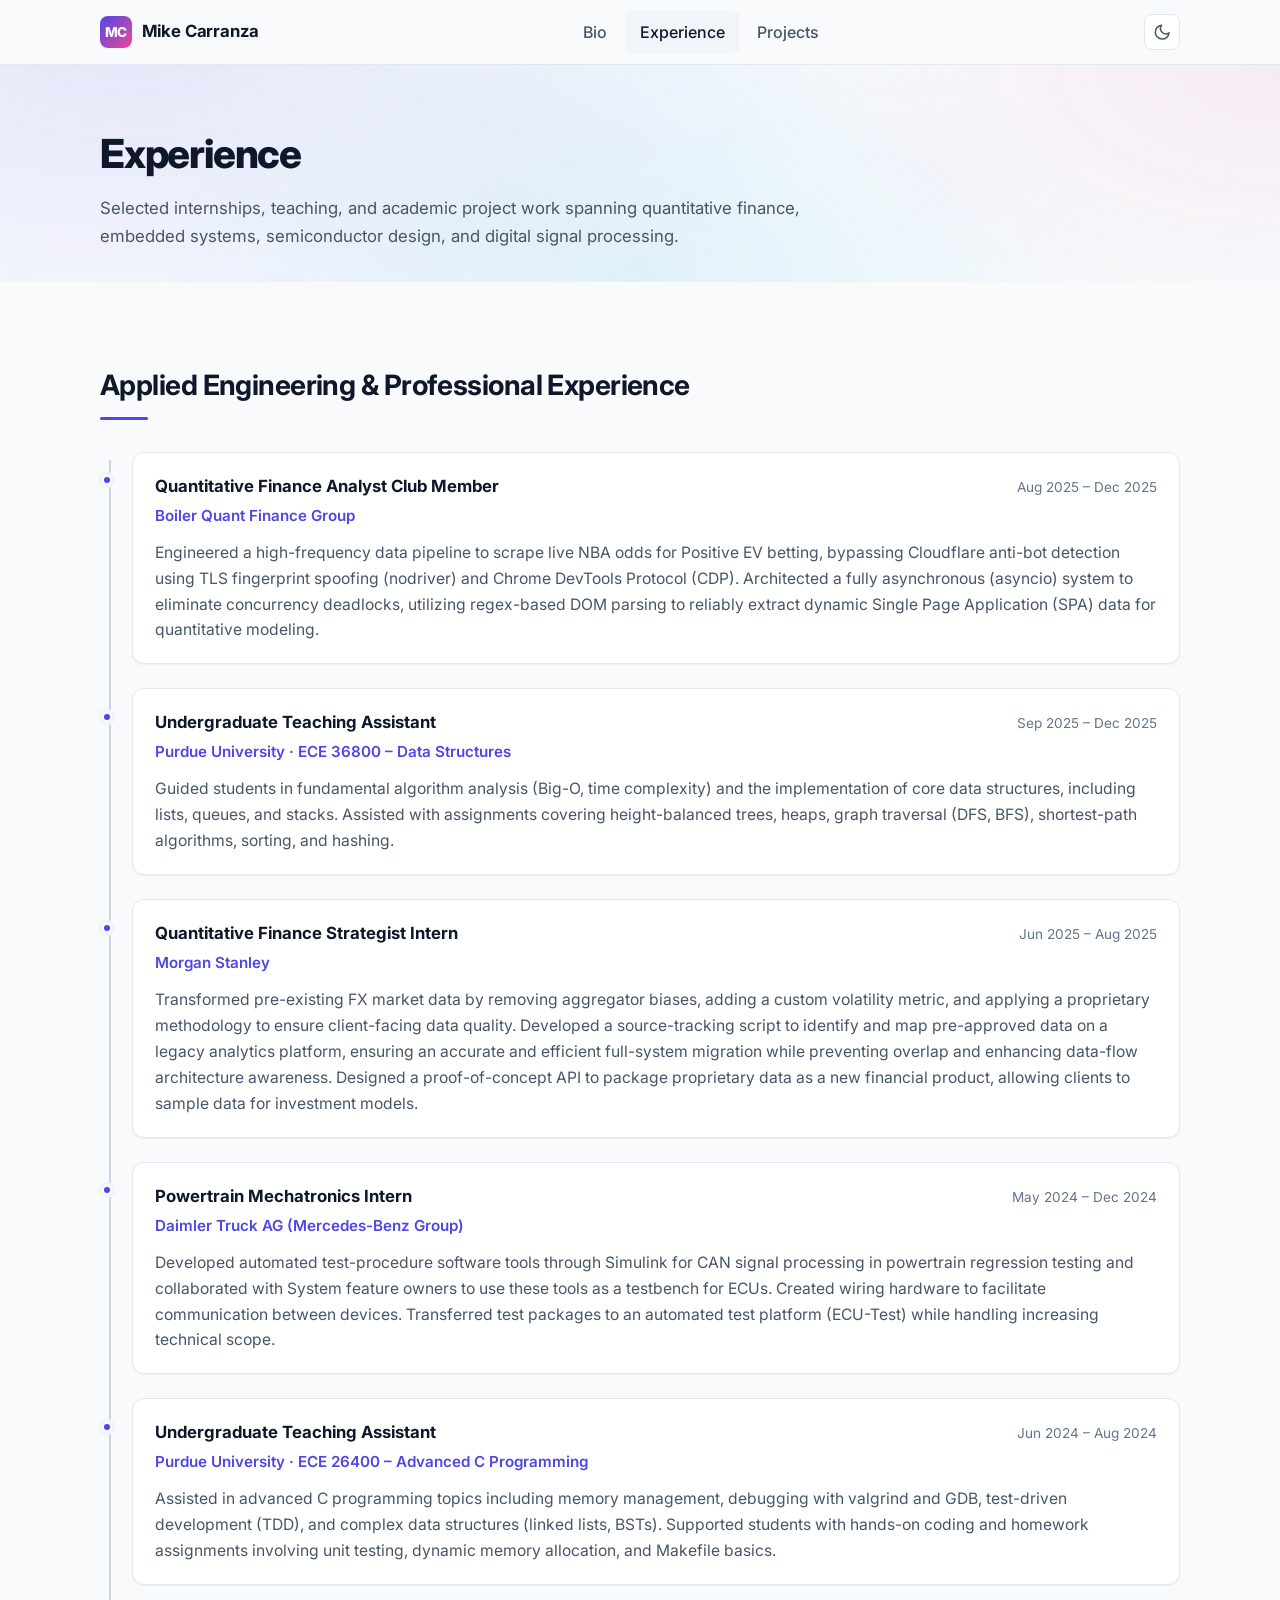
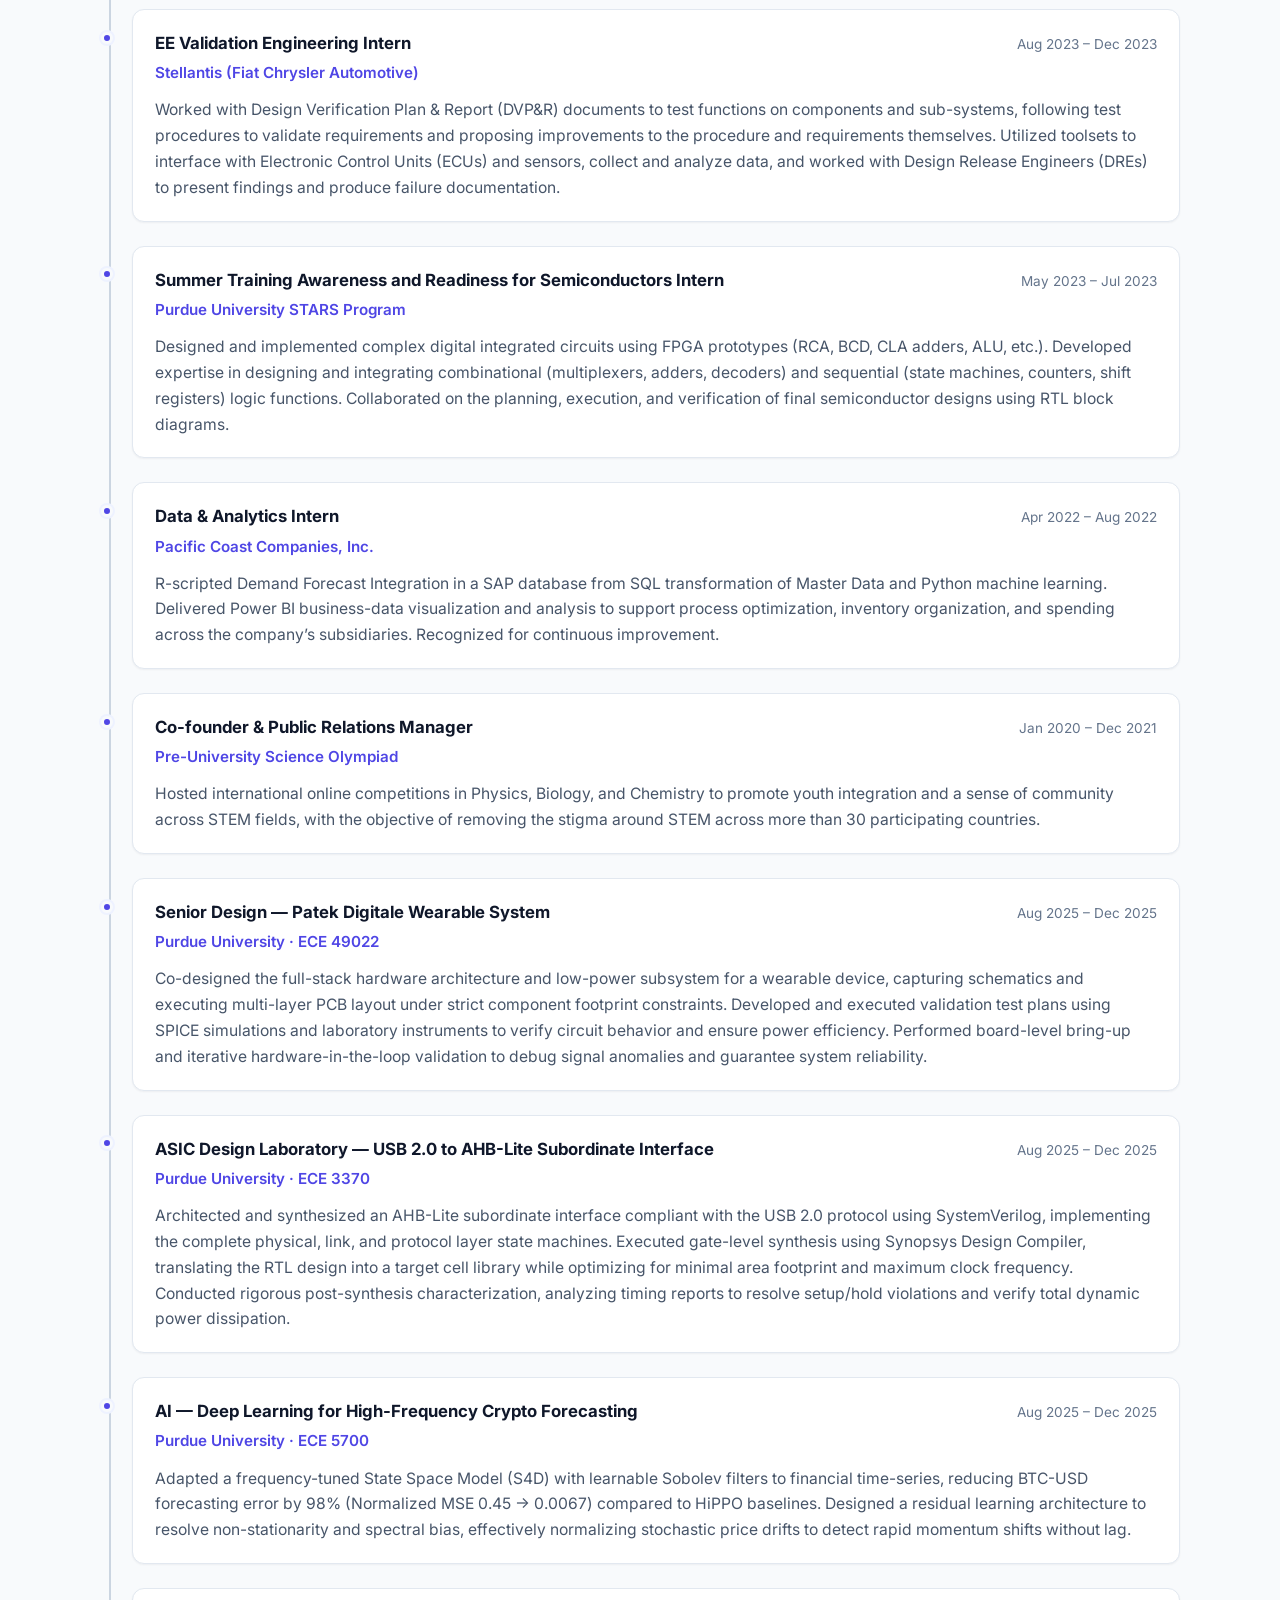
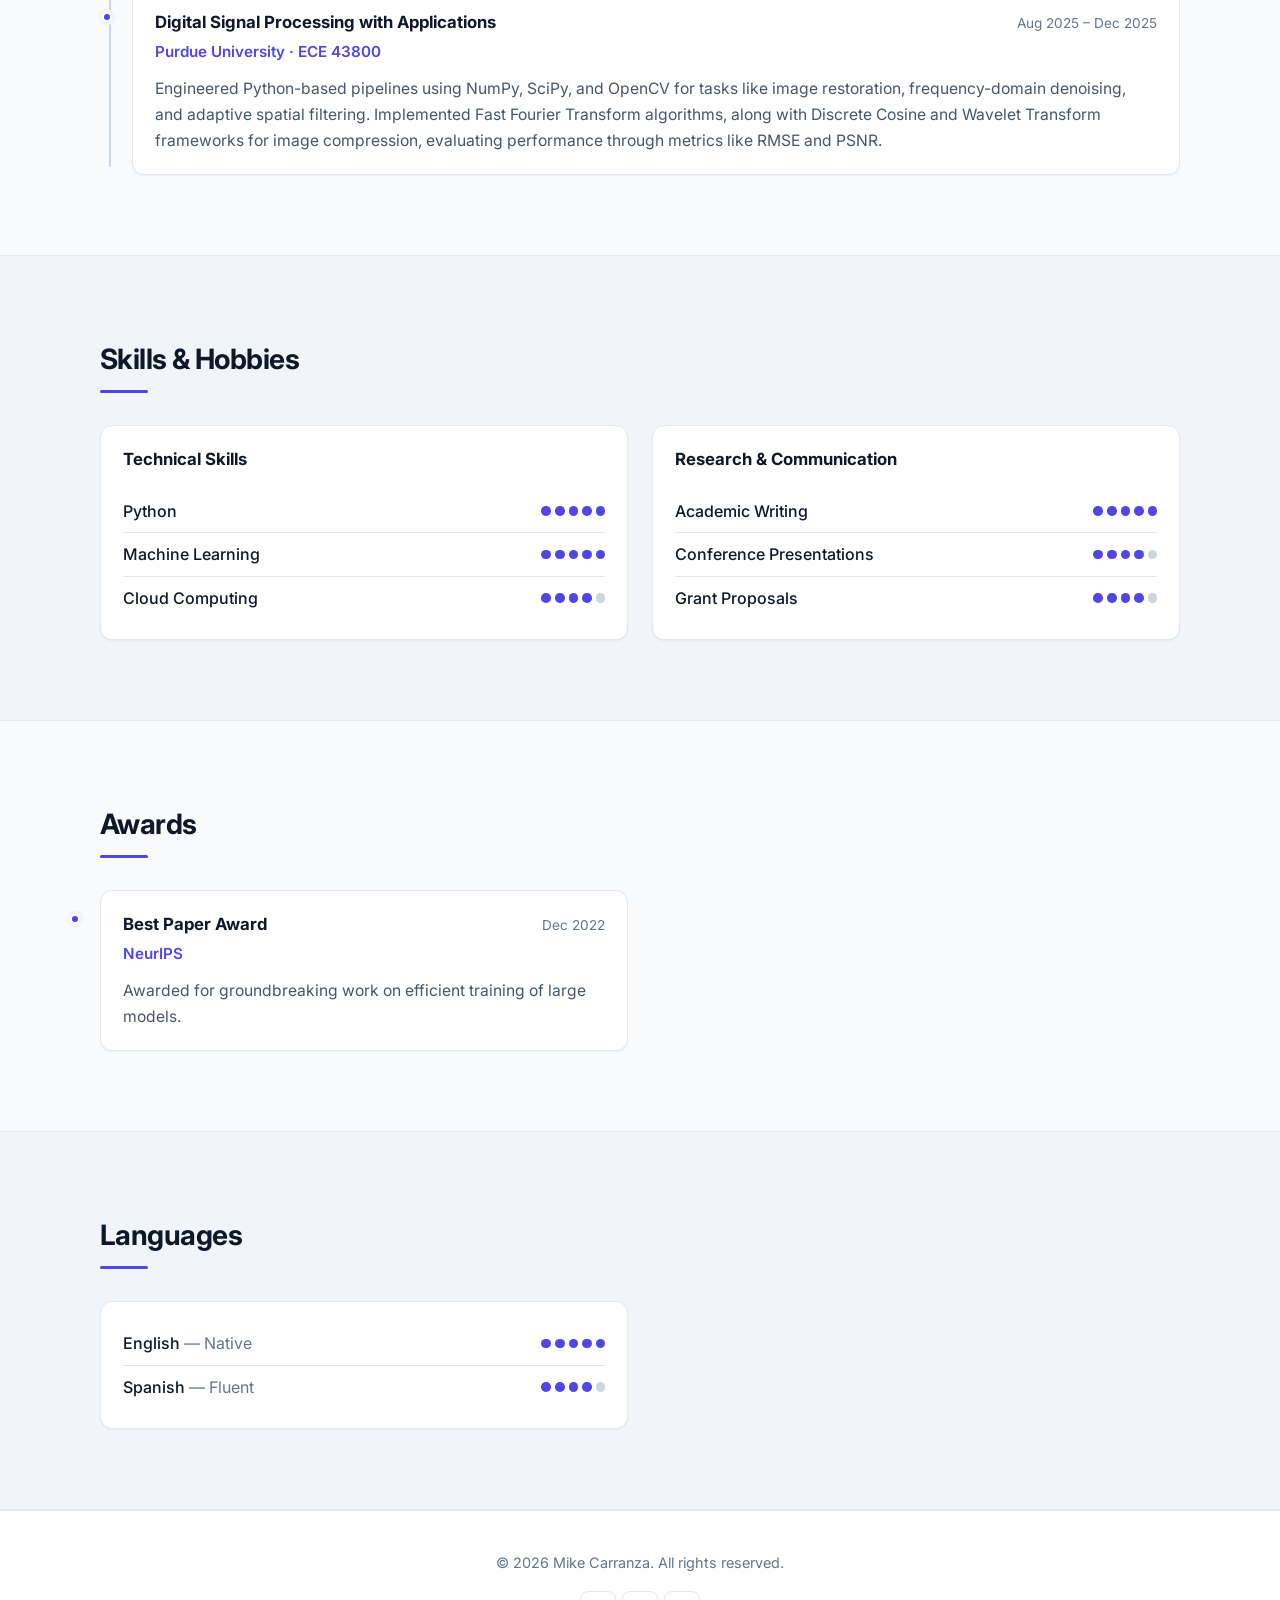
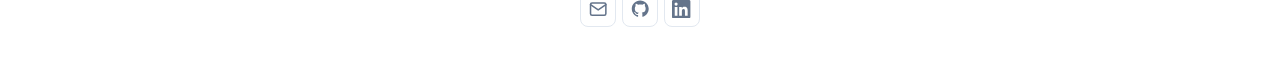
==== experience.html @ f3c4caee "feat: add standalone personal site (HTML/CSS/JS, no dependencies) Introduces a fully self-contained " ====
<!doctype html>
<html lang="en">
  <head>
    <meta charset="utf-8" />
    <meta name="viewport" content="width=device-width, initial-scale=1" />
    <title>Experience — Mike Carranza</title>
    <meta
      name="description"
      content="Applied engineering and professional experience of Mike Carranza — internships at Morgan Stanley, Daimler Truck, Stellantis, Pacific Coast, and academic teaching and research at Purdue."
    />
    <meta name="theme-color" content="#4f46e5" />
    <link rel="icon" href="assets/img/me.jpg" />
    <link rel="preconnect" href="https://fonts.googleapis.com" />
    <link rel="preconnect" href="https://fonts.gstatic.com" crossorigin />
    <link
      rel="stylesheet"
      href="https://fonts.googleapis.com/css2?family=Inter:wght@400;500;600;700;800&display=swap"
    />
    <link rel="stylesheet" href="assets/css/style.css" />
    <script src="assets/js/main.js" defer></script>
  </head>
  <body>
    <a href="#main" class="sr-only">Skip to content</a>

    <header class="site-header">
      <div class="container">
        <nav class="nav" aria-label="Primary" data-nav>
          <a href="index.html" class="brand">
            <span class="brand-mark" aria-hidden="true">MC</span>
            <span>Mike Carranza</span>
          </a>

          <ul class="nav-links">
            <li><a href="index.html">Bio</a></li>
            <li><a href="experience.html">Experience</a></li>
            <li><a href="projects.html">Projects</a></li>
          </ul>

          <div class="nav-actions">
            <button
              class="icon-btn theme-toggle"
              type="button"
              data-theme-toggle
              aria-label="Toggle color theme"
              title="Toggle theme"
            >
              <svg
                class="icon-moon"
                viewBox="0 0 24 24"
                fill="none"
                stroke="currentColor"
                stroke-width="2"
                stroke-linecap="round"
                stroke-linejoin="round"
                aria-hidden="true"
              >
                <path d="M21 12.79A9 9 0 1 1 11.21 3 7 7 0 0 0 21 12.79z" />
              </svg>
              <svg
                class="icon-sun"
                viewBox="0 0 24 24"
                fill="none"
                stroke="currentColor"
                stroke-width="2"
                stroke-linecap="round"
                stroke-linejoin="round"
                aria-hidden="true"
              >
                <circle cx="12" cy="12" r="4" />
                <path
                  d="M12 2v2M12 20v2M4.93 4.93l1.41 1.41M17.66 17.66l1.41 1.41M2 12h2M20 12h2M4.93 19.07l1.41-1.41M17.66 6.34l1.41-1.41"
                />
              </svg>
            </button>

            <button
              class="icon-btn menu-btn"
              type="button"
              data-menu-toggle
              aria-label="Toggle navigation menu"
              aria-controls="mobile-menu"
              aria-expanded="false"
            >
              <svg
                viewBox="0 0 24 24"
                fill="none"
                stroke="currentColor"
                stroke-width="2"
                stroke-linecap="round"
                stroke-linejoin="round"
                aria-hidden="true"
              >
                <path d="M3 6h18M3 12h18M3 18h18" />
              </svg>
            </button>
          </div>
        </nav>

        <div
          class="mobile-menu"
          id="mobile-menu"
          data-mobile-menu
          data-nav
        >
          <ul>
            <li><a href="index.html">Bio</a></li>
            <li><a href="experience.html">Experience</a></li>
            <li><a href="projects.html">Projects</a></li>
          </ul>
        </div>
      </div>
    </header>

    <main id="main">
      <section class="page-hero">
        <div class="container">
          <h1 class="page-title">Experience</h1>
          <p class="page-lede">
            Selected internships, teaching, and academic project work spanning
            quantitative finance, embedded systems, semiconductor design, and
            digital signal processing.
          </p>
        </div>
      </section>

      <section>
        <div class="container">
          <h2 class="section-title">Applied Engineering &amp; Professional Experience</h2>

          <ol class="timeline">
            <li class="timeline-item">
              <div class="timeline-head">
                <div>
                  <p class="timeline-role">Quantitative Finance Analyst Club Member</p>
                  <p class="timeline-org">Boiler Quant Finance Group</p>
                </div>
                <span class="timeline-dates">Aug 2025 – Dec 2025</span>
              </div>
              <p class="desc">
                Engineered a high-frequency data pipeline to scrape live NBA
                odds for Positive EV betting, bypassing Cloudflare anti-bot
                detection using TLS fingerprint spoofing (nodriver) and Chrome
                DevTools Protocol (CDP). Architected a fully asynchronous
                (asyncio) system to eliminate concurrency deadlocks, utilizing
                regex-based DOM parsing to reliably extract dynamic Single Page
                Application (SPA) data for quantitative modeling.
              </p>
            </li>

            <li class="timeline-item">
              <div class="timeline-head">
                <div>
                  <p class="timeline-role">Undergraduate Teaching Assistant</p>
                  <p class="timeline-org">
                    Purdue University · ECE 36800 – Data Structures
                  </p>
                </div>
                <span class="timeline-dates">Sep 2025 – Dec 2025</span>
              </div>
              <p class="desc">
                Guided students in fundamental algorithm analysis (Big-O, time
                complexity) and the implementation of core data structures,
                including lists, queues, and stacks. Assisted with assignments
                covering height-balanced trees, heaps, graph traversal (DFS,
                BFS), shortest-path algorithms, sorting, and hashing.
              </p>
            </li>

            <li class="timeline-item">
              <div class="timeline-head">
                <div>
                  <p class="timeline-role">Quantitative Finance Strategist Intern</p>
                  <p class="timeline-org">Morgan Stanley</p>
                </div>
                <span class="timeline-dates">Jun 2025 – Aug 2025</span>
              </div>
              <p class="desc">
                Transformed pre-existing FX market data by removing aggregator
                biases, adding a custom volatility metric, and applying a
                proprietary methodology to ensure client-facing data quality.
                Developed a source-tracking script to identify and map
                pre-approved data on a legacy analytics platform, ensuring an
                accurate and efficient full-system migration while preventing
                overlap and enhancing data-flow architecture awareness.
                Designed a proof-of-concept API to package proprietary data as
                a new financial product, allowing clients to sample data for
                investment models.
              </p>
            </li>

            <li class="timeline-item">
              <div class="timeline-head">
                <div>
                  <p class="timeline-role">Powertrain Mechatronics Intern</p>
                  <p class="timeline-org">
                    Daimler Truck AG (Mercedes-Benz Group)
                  </p>
                </div>
                <span class="timeline-dates">May 2024 – Dec 2024</span>
              </div>
              <p class="desc">
                Developed automated test-procedure software tools through
                Simulink for CAN signal processing in powertrain regression
                testing and collaborated with System feature owners to use
                these tools as a testbench for ECUs. Created wiring hardware to
                facilitate communication between devices. Transferred test
                packages to an automated test platform (ECU-Test) while
                handling increasing technical scope.
              </p>
            </li>

            <li class="timeline-item">
              <div class="timeline-head">
                <div>
                  <p class="timeline-role">Undergraduate Teaching Assistant</p>
                  <p class="timeline-org">
                    Purdue University · ECE 26400 – Advanced C Programming
                  </p>
                </div>
                <span class="timeline-dates">Jun 2024 – Aug 2024</span>
              </div>
              <p class="desc">
                Assisted in advanced C programming topics including memory
                management, debugging with valgrind and GDB, test-driven
                development (TDD), and complex data structures (linked lists,
                BSTs). Supported students with hands-on coding and homework
                assignments involving unit testing, dynamic memory allocation,
                and Makefile basics.
              </p>
            </li>

            <li class="timeline-item">
              <div class="timeline-head">
                <div>
                  <p class="timeline-role">EE Validation Engineering Intern</p>
                  <p class="timeline-org">
                    Stellantis (Fiat Chrysler Automotive)
                  </p>
                </div>
                <span class="timeline-dates">Aug 2023 – Dec 2023</span>
              </div>
              <p class="desc">
                Worked with Design Verification Plan &amp; Report (DVP&amp;R)
                documents to test functions on components and sub-systems,
                following test procedures to validate requirements and
                proposing improvements to the procedure and requirements
                themselves. Utilized toolsets to interface with Electronic
                Control Units (ECUs) and sensors, collect and analyze data, and
                worked with Design Release Engineers (DREs) to present findings
                and produce failure documentation.
              </p>
            </li>

            <li class="timeline-item">
              <div class="timeline-head">
                <div>
                  <p class="timeline-role">
                    Summer Training Awareness and Readiness for Semiconductors
                    Intern
                  </p>
                  <p class="timeline-org">Purdue University STARS Program</p>
                </div>
                <span class="timeline-dates">May 2023 – Jul 2023</span>
              </div>
              <p class="desc">
                Designed and implemented complex digital integrated circuits
                using FPGA prototypes (RCA, BCD, CLA adders, ALU, etc.).
                Developed expertise in designing and integrating combinational
                (multiplexers, adders, decoders) and sequential (state
                machines, counters, shift registers) logic functions.
                Collaborated on the planning, execution, and verification of
                final semiconductor designs using RTL block diagrams.
              </p>
            </li>

            <li class="timeline-item">
              <div class="timeline-head">
                <div>
                  <p class="timeline-role">Data &amp; Analytics Intern</p>
                  <p class="timeline-org">Pacific Coast Companies, Inc.</p>
                </div>
                <span class="timeline-dates">Apr 2022 – Aug 2022</span>
              </div>
              <p class="desc">
                R-scripted Demand Forecast Integration in a SAP database from
                SQL transformation of Master Data and Python machine learning.
                Delivered Power BI business-data visualization and analysis to
                support process optimization, inventory organization, and
                spending across the company&rsquo;s subsidiaries. Recognized
                for continuous improvement.
              </p>
            </li>

            <li class="timeline-item">
              <div class="timeline-head">
                <div>
                  <p class="timeline-role">
                    Co-founder &amp; Public Relations Manager
                  </p>
                  <p class="timeline-org">Pre-University Science Olympiad</p>
                </div>
                <span class="timeline-dates">Jan 2020 – Dec 2021</span>
              </div>
              <p class="desc">
                Hosted international online competitions in Physics, Biology,
                and Chemistry to promote youth integration and a sense of
                community across STEM fields, with the objective of removing
                the stigma around STEM across more than 30 participating
                countries.
              </p>
            </li>

            <li class="timeline-item">
              <div class="timeline-head">
                <div>
                  <p class="timeline-role">
                    Senior Design — Patek Digitale Wearable System
                  </p>
                  <p class="timeline-org">
                    Purdue University · ECE 49022
                  </p>
                </div>
                <span class="timeline-dates">Aug 2025 – Dec 2025</span>
              </div>
              <p class="desc">
                Co-designed the full-stack hardware architecture and low-power
                subsystem for a wearable device, capturing schematics and
                executing multi-layer PCB layout under strict component
                footprint constraints. Developed and executed validation test
                plans using SPICE simulations and laboratory instruments to
                verify circuit behavior and ensure power efficiency. Performed
                board-level bring-up and iterative hardware-in-the-loop
                validation to debug signal anomalies and guarantee system
                reliability.
              </p>
            </li>

            <li class="timeline-item">
              <div class="timeline-head">
                <div>
                  <p class="timeline-role">
                    ASIC Design Laboratory — USB 2.0 to AHB-Lite Subordinate
                    Interface
                  </p>
                  <p class="timeline-org">Purdue University · ECE 3370</p>
                </div>
                <span class="timeline-dates">Aug 2025 – Dec 2025</span>
              </div>
              <p class="desc">
                Architected and synthesized an AHB-Lite subordinate interface
                compliant with the USB 2.0 protocol using SystemVerilog,
                implementing the complete physical, link, and protocol layer
                state machines. Executed gate-level synthesis using Synopsys
                Design Compiler, translating the RTL design into a target cell
                library while optimizing for minimal area footprint and maximum
                clock frequency. Conducted rigorous post-synthesis
                characterization, analyzing timing reports to resolve
                setup/hold violations and verify total dynamic power
                dissipation.
              </p>
            </li>

            <li class="timeline-item">
              <div class="timeline-head">
                <div>
                  <p class="timeline-role">
                    AI — Deep Learning for High-Frequency Crypto Forecasting
                  </p>
                  <p class="timeline-org">Purdue University · ECE 5700</p>
                </div>
                <span class="timeline-dates">Aug 2025 – Dec 2025</span>
              </div>
              <p class="desc">
                Adapted a frequency-tuned State Space Model (S4D) with
                learnable Sobolev filters to financial time-series, reducing
                BTC-USD forecasting error by 98% (Normalized MSE 0.45 &rarr;
                0.0067) compared to HiPPO baselines. Designed a residual
                learning architecture to resolve non-stationarity and spectral
                bias, effectively normalizing stochastic price drifts to detect
                rapid momentum shifts without lag.
              </p>
            </li>

            <li class="timeline-item">
              <div class="timeline-head">
                <div>
                  <p class="timeline-role">
                    Digital Signal Processing with Applications
                  </p>
                  <p class="timeline-org">Purdue University · ECE 43800</p>
                </div>
                <span class="timeline-dates">Aug 2025 – Dec 2025</span>
              </div>
              <p class="desc">
                Engineered Python-based pipelines using NumPy, SciPy, and
                OpenCV for tasks like image restoration, frequency-domain
                denoising, and adaptive spatial filtering. Implemented Fast
                Fourier Transform algorithms, along with Discrete Cosine and
                Wavelet Transform frameworks for image compression, evaluating
                performance through metrics like RMSE and PSNR.
              </p>
            </li>
          </ol>
        </div>
      </section>

      <section class="section-alt">
        <div class="container">
          <h2 class="section-title">Skills &amp; Hobbies</h2>

          <div class="grid-2">
            <div class="skill-group">
              <h3>Technical Skills</h3>
              <div class="skill-row">
                <span class="skill-label">Python</span>
                <span
                  class="skill-dots"
                  role="img"
                  aria-label="Level 5 out of 5"
                >
                  <span class="on"></span><span class="on"></span
                  ><span class="on"></span><span class="on"></span
                  ><span class="on"></span>
                </span>
              </div>
              <div class="skill-row">
                <span class="skill-label">Machine Learning</span>
                <span
                  class="skill-dots"
                  role="img"
                  aria-label="Level 5 out of 5"
                >
                  <span class="on"></span><span class="on"></span
                  ><span class="on"></span><span class="on"></span
                  ><span class="on"></span>
                </span>
              </div>
              <div class="skill-row">
                <span class="skill-label">Cloud Computing</span>
                <span
                  class="skill-dots"
                  role="img"
                  aria-label="Level 4 out of 5"
                >
                  <span class="on"></span><span class="on"></span
                  ><span class="on"></span><span class="on"></span
                  ><span></span>
                </span>
              </div>
            </div>

            <div class="skill-group">
              <h3>Research &amp; Communication</h3>
              <div class="skill-row">
                <span class="skill-label">Academic Writing</span>
                <span
                  class="skill-dots"
                  role="img"
                  aria-label="Level 5 out of 5"
                >
                  <span class="on"></span><span class="on"></span
                  ><span class="on"></span><span class="on"></span
                  ><span class="on"></span>
                </span>
              </div>
              <div class="skill-row">
                <span class="skill-label">Conference Presentations</span>
                <span
                  class="skill-dots"
                  role="img"
                  aria-label="Level 4 out of 5"
                >
                  <span class="on"></span><span class="on"></span
                  ><span class="on"></span><span class="on"></span
                  ><span></span>
                </span>
              </div>
              <div class="skill-row">
                <span class="skill-label">Grant Proposals</span>
                <span
                  class="skill-dots"
                  role="img"
                  aria-label="Level 4 out of 5"
                >
                  <span class="on"></span><span class="on"></span
                  ><span class="on"></span><span class="on"></span
                  ><span></span>
                </span>
              </div>
            </div>
          </div>
        </div>
      </section>

      <section>
        <div class="container">
          <h2 class="section-title">Awards</h2>
          <div class="grid-2">
            <article class="timeline-item">
              <div class="timeline-head">
                <div>
                  <p class="timeline-role">Best Paper Award</p>
                  <p class="timeline-org">NeurIPS</p>
                </div>
                <span class="timeline-dates">Dec 2022</span>
              </div>
              <p class="desc">
                Awarded for groundbreaking work on efficient training of large
                models.
              </p>
            </article>
          </div>
        </div>
      </section>

      <section class="section-alt">
        <div class="container">
          <h2 class="section-title">Languages</h2>
          <div class="grid-2">
            <div class="skill-group">
              <div class="skill-row">
                <span class="skill-label">English <em style="color:var(--fg-subtle); font-style:normal; font-weight:400">— Native</em></span>
                <span
                  class="skill-dots"
                  role="img"
                  aria-label="Level 5 out of 5"
                >
                  <span class="on"></span><span class="on"></span
                  ><span class="on"></span><span class="on"></span
                  ><span class="on"></span>
                </span>
              </div>
              <div class="skill-row">
                <span class="skill-label">Spanish <em style="color:var(--fg-subtle); font-style:normal; font-weight:400">— Fluent</em></span>
                <span
                  class="skill-dots"
                  role="img"
                  aria-label="Level 4 out of 5"
                >
                  <span class="on"></span><span class="on"></span
                  ><span class="on"></span><span class="on"></span
                  ><span></span>
                </span>
              </div>
            </div>
          </div>
        </div>
      </section>
    </main>

    <footer class="site-footer">
      <div class="container">
        <div class="footer-grid">
          <p>
            &copy; <span data-year>2026</span> Mike Carranza. All rights
            reserved.
          </p>
          <div class="footer-social" aria-label="Contact">
            <a
              href="mailto:jmcarranzae@gmail.com"
              class="icon-btn"
              aria-label="Email"
            >
              <svg
                viewBox="0 0 24 24"
                fill="none"
                stroke="currentColor"
                stroke-width="2"
                stroke-linecap="round"
                stroke-linejoin="round"
                aria-hidden="true"
              >
                <path d="M4 4h16c1.1 0 2 .9 2 2v12c0 1.1-.9 2-2 2H4c-1.1 0-2-.9-2-2V6c0-1.1.9-2 2-2z" />
                <polyline points="22,6 12,13 2,6" />
              </svg>
            </a>
            <a
              href="https://github.com/chepemike25"
              target="_blank"
              rel="noopener"
              class="icon-btn"
              aria-label="GitHub"
            >
              <svg viewBox="0 0 24 24" fill="currentColor" aria-hidden="true">
                <path
                  d="M12 .5C5.73.5.99 5.24.99 11.51c0 4.86 3.15 8.98 7.53 10.44.55.1.75-.24.75-.53 0-.26-.01-.95-.02-1.86-3.06.66-3.71-1.48-3.71-1.48-.5-1.27-1.22-1.61-1.22-1.61-1-.68.08-.67.08-.67 1.11.08 1.69 1.14 1.69 1.14.98 1.69 2.58 1.2 3.21.92.1-.71.39-1.2.71-1.48-2.45-.28-5.02-1.22-5.02-5.44 0-1.2.43-2.18 1.14-2.95-.12-.28-.5-1.42.11-2.96 0 0 .93-.3 3.05 1.13.88-.24 1.83-.36 2.77-.36.94 0 1.89.12 2.77.36 2.12-1.43 3.05-1.13 3.05-1.13.61 1.54.23 2.68.11 2.96.71.77 1.14 1.75 1.14 2.95 0 4.23-2.58 5.15-5.03 5.42.4.34.75 1.02.75 2.05 0 1.48-.01 2.68-.01 3.05 0 .29.2.64.76.53 4.37-1.46 7.52-5.58 7.52-10.43C23.01 5.24 18.27.5 12 .5z"
                />
              </svg>
            </a>
            <a
              href="https://www.linkedin.com/in/mikecarranza/"
              target="_blank"
              rel="noopener"
              class="icon-btn"
              aria-label="LinkedIn"
            >
              <svg viewBox="0 0 24 24" fill="currentColor" aria-hidden="true">
                <path
                  d="M20.45 20.45h-3.55v-5.57c0-1.33-.03-3.05-1.86-3.05-1.86 0-2.15 1.45-2.15 2.95v5.67H9.35V9h3.41v1.56h.05c.47-.9 1.63-1.85 3.36-1.85 3.6 0 4.27 2.37 4.27 5.45v6.29zM5.34 7.43a2.06 2.06 0 1 1 0-4.13 2.06 2.06 0 0 1 0 4.13zM7.12 20.45H3.56V9h3.56v11.45zM22.22 0H1.77C.79 0 0 .77 0 1.72v20.56C0 23.23.79 24 1.77 24h20.45C23.2 24 24 23.23 24 22.28V1.72C24 .77 23.2 0 22.22 0z"
                />
              </svg>
            </a>
          </div>
        </div>
      </div>
    </footer>
  </body>
</html>
---- assets/css/style.css ----
/* ============================================================
   Mike Carranza — personal site
   Zero-dependency stylesheet
   ============================================================ */

/* ---------- Reset ---------- */
*,
*::before,
*::after {
  box-sizing: border-box;
}

html {
  scroll-behavior: smooth;
  scroll-padding-top: 5rem;
}

body {
  margin: 0;
  font-family: 'Inter', ui-sans-serif, system-ui, -apple-system, 'Segoe UI',
    Roboto, 'Helvetica Neue', Arial, sans-serif;
  color: var(--fg);
  background: var(--bg);
  line-height: 1.65;
  -webkit-font-smoothing: antialiased;
  -moz-osx-font-smoothing: grayscale;
}

img {
  max-width: 100%;
  display: block;
}

a {
  color: var(--accent);
  text-decoration: none;
  transition: color 0.15s ease;
}

a:hover {
  color: var(--accent-hover);
}

button {
  font-family: inherit;
  cursor: pointer;
}

/* ---------- Design tokens ---------- */
:root {
  --bg: #f8fafc;
  --bg-elev: #ffffff;
  --bg-muted: #f1f5f9;
  --fg: #0f172a;
  --fg-muted: #475569;
  --fg-subtle: #64748b;
  --border: #e2e8f0;
  --border-strong: #cbd5e1;
  --accent: #4f46e5;
  --accent-hover: #4338ca;
  --accent-soft: #eef2ff;
  --accent-fg: #ffffff;
  --shadow-sm: 0 1px 2px rgba(15, 23, 42, 0.05);
  --shadow: 0 4px 14px rgba(15, 23, 42, 0.08);
  --shadow-lg: 0 20px 40px -12px rgba(15, 23, 42, 0.18);
  --radius-sm: 6px;
  --radius: 12px;
  --radius-lg: 20px;
  --radius-pill: 999px;
  --container: 1120px;
  --gradient: radial-gradient(
      1200px 600px at 10% -10%,
      rgba(99, 102, 241, 0.18),
      transparent 60%
    ),
    radial-gradient(
      900px 500px at 100% 0%,
      rgba(236, 72, 153, 0.12),
      transparent 55%
    ),
    radial-gradient(
      800px 500px at 50% 100%,
      rgba(14, 165, 233, 0.14),
      transparent 60%
    );
}

html[data-theme='dark'] {
  --bg: #0b1220;
  --bg-elev: #111a2e;
  --bg-muted: #172137;
  --fg: #e2e8f0;
  --fg-muted: #cbd5e1;
  --fg-subtle: #94a3b8;
  --border: #1f2a44;
  --border-strong: #2c3a5c;
  --accent: #818cf8;
  --accent-hover: #a5b4fc;
  --accent-soft: rgba(129, 140, 248, 0.14);
  --shadow-sm: 0 1px 2px rgba(0, 0, 0, 0.3);
  --shadow: 0 8px 24px rgba(0, 0, 0, 0.35);
  --shadow-lg: 0 24px 48px -12px rgba(0, 0, 0, 0.55);
  --gradient: radial-gradient(
      1200px 600px at 10% -10%,
      rgba(99, 102, 241, 0.22),
      transparent 60%
    ),
    radial-gradient(
      900px 500px at 100% 0%,
      rgba(236, 72, 153, 0.12),
      transparent 55%
    ),
    radial-gradient(
      800px 500px at 50% 100%,
      rgba(14, 165, 233, 0.14),
      transparent 60%
    );
}

/* ---------- Layout helpers ---------- */
.container {
  width: 100%;
  max-width: var(--container);
  margin-inline: auto;
  padding-inline: 1.25rem;
}

section {
  padding: 4rem 0;
}

@media (min-width: 768px) {
  section {
    padding: 5rem 0;
  }
}

.section-title {
  font-size: 1.75rem;
  font-weight: 700;
  letter-spacing: -0.02em;
  margin: 0 0 2rem;
  color: var(--fg);
}

.section-title::after {
  content: '';
  display: block;
  margin-top: 0.5rem;
  width: 3rem;
  height: 3px;
  border-radius: 3px;
  background: var(--accent);
}

/* ---------- Header ---------- */
.site-header {
  position: sticky;
  top: 0;
  z-index: 50;
  backdrop-filter: saturate(180%) blur(10px);
  -webkit-backdrop-filter: saturate(180%) blur(10px);
  background: color-mix(in srgb, var(--bg) 82%, transparent);
  border-bottom: 1px solid var(--border);
}

.nav {
  display: flex;
  align-items: center;
  justify-content: space-between;
  height: 4rem;
}

.brand {
  display: inline-flex;
  align-items: center;
  gap: 0.6rem;
  font-weight: 700;
  color: var(--fg);
  font-size: 1.05rem;
  letter-spacing: -0.01em;
}

.brand-mark {
  display: inline-grid;
  place-items: center;
  width: 2rem;
  height: 2rem;
  border-radius: 8px;
  background: linear-gradient(135deg, var(--accent), #ec4899);
  color: #fff;
  font-weight: 800;
  font-size: 0.85rem;
  box-shadow: var(--shadow-sm);
}

.nav-links {
  display: none;
  align-items: center;
  gap: 0.25rem;
  list-style: none;
  margin: 0;
  padding: 0;
}

@media (min-width: 768px) {
  .nav-links {
    display: flex;
  }
}

.nav-links a {
  display: inline-block;
  padding: 0.5rem 0.9rem;
  color: var(--fg-muted);
  font-weight: 500;
  border-radius: var(--radius-sm);
  transition: background 0.15s ease, color 0.15s ease;
}

.nav-links a:hover,
.nav-links a[aria-current='page'] {
  color: var(--fg);
  background: var(--bg-muted);
}

.nav-actions {
  display: flex;
  align-items: center;
  gap: 0.35rem;
}

.icon-btn {
  display: inline-grid;
  place-items: center;
  width: 2.25rem;
  height: 2.25rem;
  border-radius: 8px;
  border: 1px solid var(--border);
  background: var(--bg-elev);
  color: var(--fg-muted);
  transition: color 0.15s ease, background 0.15s ease, border-color 0.15s ease;
}

.icon-btn:hover {
  color: var(--fg);
  border-color: var(--border-strong);
  background: var(--bg-muted);
}

.icon-btn svg {
  width: 1.15rem;
  height: 1.15rem;
}

.theme-toggle .icon-sun {
  display: none;
}

html[data-theme='dark'] .theme-toggle .icon-sun {
  display: block;
}

html[data-theme='dark'] .theme-toggle .icon-moon {
  display: none;
}

/* mobile menu */
.menu-btn {
  display: inline-grid;
}

@media (min-width: 768px) {
  .menu-btn {
    display: none;
  }
}

.mobile-menu {
  display: none;
  border-top: 1px solid var(--border);
  padding: 0.5rem 0 0.75rem;
}

.mobile-menu.is-open {
  display: block;
}

.mobile-menu ul {
  list-style: none;
  margin: 0;
  padding: 0;
  display: grid;
  gap: 0.25rem;
}

.mobile-menu a {
  display: block;
  padding: 0.65rem 0.5rem;
  color: var(--fg-muted);
  font-weight: 500;
  border-radius: var(--radius-sm);
}

.mobile-menu a:hover,
.mobile-menu a[aria-current='page'] {
  background: var(--bg-muted);
  color: var(--fg);
}

/* ---------- Hero ---------- */
.hero {
  position: relative;
  overflow: hidden;
  padding-top: 4rem;
  padding-bottom: 5rem;
}

.hero::before {
  content: '';
  position: absolute;
  inset: 0;
  background: var(--gradient);
  pointer-events: none;
  z-index: 0;
}

.hero .container {
  position: relative;
  z-index: 1;
}

.hero-grid {
  display: grid;
  gap: 3rem;
  align-items: center;
  grid-template-columns: 1fr;
}

@media (min-width: 900px) {
  .hero-grid {
    grid-template-columns: 260px 1fr;
    gap: 4rem;
  }
}

.avatar {
  width: 220px;
  height: 220px;
  margin-inline: auto;
  border-radius: 50%;
  object-fit: cover;
  border: 4px solid var(--bg-elev);
  box-shadow: var(--shadow-lg);
}

@media (min-width: 900px) {
  .avatar {
    width: 260px;
    height: 260px;
    margin-inline: 0;
  }
}

.hero-body {
  text-align: center;
}

@media (min-width: 900px) {
  .hero-body {
    text-align: left;
  }
}

.hero-name {
  font-size: clamp(2rem, 4vw, 2.75rem);
  font-weight: 800;
  letter-spacing: -0.03em;
  margin: 0 0 0.4rem;
}

.hero-role {
  font-size: 1.1rem;
  color: var(--fg-muted);
  margin: 0 0 0.35rem;
}

.hero-affiliation a {
  color: var(--fg-muted);
  font-weight: 500;
}

.hero-affiliation a:hover {
  color: var(--accent);
}

.hero-bio {
  margin: 1.25rem 0 1.75rem;
  color: var(--fg-muted);
  font-size: 1.05rem;
  max-width: 60ch;
  margin-inline: auto;
}

@media (min-width: 900px) {
  .hero-bio {
    margin-inline: 0;
  }
}

.hero-actions {
  display: flex;
  flex-wrap: wrap;
  gap: 0.75rem;
  justify-content: center;
}

@media (min-width: 900px) {
  .hero-actions {
    justify-content: flex-start;
  }
}

.btn {
  display: inline-flex;
  align-items: center;
  gap: 0.5rem;
  padding: 0.7rem 1.15rem;
  border-radius: var(--radius-pill);
  font-weight: 600;
  font-size: 0.95rem;
  border: 1px solid transparent;
  transition: transform 0.15s ease, box-shadow 0.15s ease,
    background 0.15s ease, color 0.15s ease, border-color 0.15s ease;
}

.btn svg {
  width: 1rem;
  height: 1rem;
}

.btn-primary {
  background: var(--accent);
  color: var(--accent-fg);
  box-shadow: var(--shadow);
}

.btn-primary:hover {
  background: var(--accent-hover);
  color: var(--accent-fg);
  transform: translateY(-1px);
}

.btn-ghost {
  background: var(--bg-elev);
  color: var(--fg);
  border-color: var(--border);
}

.btn-ghost:hover {
  color: var(--fg);
  border-color: var(--border-strong);
  background: var(--bg-muted);
  transform: translateY(-1px);
}

.social-list {
  display: flex;
  flex-wrap: wrap;
  gap: 0.5rem;
  justify-content: center;
  list-style: none;
  padding: 0;
  margin: 1.25rem 0 0;
}

@media (min-width: 900px) {
  .social-list {
    justify-content: flex-start;
  }
}

.social-list a {
  display: inline-grid;
  place-items: center;
  width: 2.5rem;
  height: 2.5rem;
  border-radius: 50%;
  background: var(--bg-elev);
  color: var(--fg-muted);
  border: 1px solid var(--border);
  transition: color 0.15s ease, transform 0.15s ease,
    border-color 0.15s ease, background 0.15s ease;
}

.social-list a:hover {
  color: var(--accent);
  border-color: var(--accent);
  background: var(--accent-soft);
  transform: translateY(-1px);
}

.social-list svg {
  width: 1.15rem;
  height: 1.15rem;
}

/* ---------- Two-column info section ---------- */
.info-grid {
  display: grid;
  gap: 2.5rem;
}

@media (min-width: 900px) {
  .info-grid {
    grid-template-columns: 1fr 1fr;
    gap: 3rem;
  }
}

.info-card h3 {
  font-size: 1.15rem;
  font-weight: 700;
  margin: 0 0 1rem;
  color: var(--fg);
}

.chip-list {
  display: flex;
  flex-wrap: wrap;
  gap: 0.5rem;
  list-style: none;
  padding: 0;
  margin: 0;
}

.chip {
  display: inline-flex;
  align-items: center;
  padding: 0.4rem 0.85rem;
  border-radius: var(--radius-pill);
  background: var(--accent-soft);
  color: var(--accent);
  font-weight: 600;
  font-size: 0.85rem;
  border: 1px solid transparent;
}

.education-list {
  list-style: none;
  padding: 0;
  margin: 0;
  display: grid;
  gap: 1rem;
}

.education-list li {
  padding: 1rem 1.15rem;
  border: 1px solid var(--border);
  border-radius: var(--radius);
  background: var(--bg-elev);
  box-shadow: var(--shadow-sm);
}

.education-list .degree {
  font-weight: 600;
  color: var(--fg);
  margin: 0;
}

.education-list .school {
  color: var(--fg-muted);
  font-size: 0.95rem;
  margin: 0.15rem 0 0;
}

.education-list .meta {
  display: block;
  color: var(--fg-subtle);
  font-size: 0.85rem;
  margin-top: 0.25rem;
}

/* ---------- Section: alt background ---------- */
.section-alt {
  background: var(--bg-muted);
  border-top: 1px solid var(--border);
  border-bottom: 1px solid var(--border);
}

/* ---------- Timeline (experience) ---------- */
.timeline {
  position: relative;
  list-style: none;
  padding: 0;
  margin: 0;
  display: grid;
  gap: 1.5rem;
}

@media (min-width: 720px) {
  .timeline {
    padding-left: 2rem;
  }

  .timeline::before {
    content: '';
    position: absolute;
    left: 0.55rem;
    top: 0.5rem;
    bottom: 0.5rem;
    width: 2px;
    background: var(--border-strong);
    border-radius: 2px;
  }
}

.timeline-item {
  position: relative;
  padding: 1.25rem 1.35rem;
  background: var(--bg-elev);
  border: 1px solid var(--border);
  border-radius: var(--radius);
  box-shadow: var(--shadow-sm);
}

@media (min-width: 720px) {
  .timeline-item::before {
    content: '';
    position: absolute;
    left: -2rem;
    top: 1.35rem;
    width: 0.75rem;
    height: 0.75rem;
    border-radius: 50%;
    background: var(--accent);
    border: 3px solid var(--bg);
    box-shadow: 0 0 0 2px var(--accent-soft);
  }
}

.timeline-head {
  display: flex;
  flex-wrap: wrap;
  align-items: baseline;
  justify-content: space-between;
  gap: 0.5rem;
}

.timeline-role {
  font-weight: 700;
  font-size: 1.05rem;
  margin: 0;
  color: var(--fg);
}

.timeline-org {
  color: var(--accent);
  font-weight: 600;
  font-size: 0.95rem;
  margin: 0.15rem 0 0;
}

.timeline-dates {
  color: var(--fg-subtle);
  font-size: 0.85rem;
  white-space: nowrap;
}

.timeline-item p.desc {
  margin: 0.75rem 0 0;
  color: var(--fg-muted);
  font-size: 0.98rem;
}

/* ---------- Skills / Languages / Awards ---------- */
.skill-group {
  padding: 1.25rem 1.35rem;
  background: var(--bg-elev);
  border: 1px solid var(--border);
  border-radius: var(--radius);
  box-shadow: var(--shadow-sm);
}

.skill-group h3 {
  margin: 0 0 1rem;
  font-size: 1.05rem;
  font-weight: 700;
  color: var(--fg);
}

.skill-row {
  display: grid;
  grid-template-columns: 1fr auto;
  gap: 0.5rem 1rem;
  align-items: center;
  padding: 0.5rem 0;
  border-top: 1px solid var(--border);
}

.skill-row:first-of-type {
  border-top: 0;
}

.skill-label {
  color: var(--fg);
  font-weight: 500;
}

.skill-dots {
  display: inline-flex;
  gap: 0.25rem;
}

.skill-dots span {
  width: 0.6rem;
  height: 0.6rem;
  border-radius: 50%;
  background: var(--border-strong);
}

.skill-dots span.on {
  background: var(--accent);
}

.grid-2 {
  display: grid;
  gap: 1.5rem;
}

@media (min-width: 800px) {
  .grid-2 {
    grid-template-columns: 1fr 1fr;
  }
}

.grid-3 {
  display: grid;
  gap: 1.5rem;
}

@media (min-width: 720px) {
  .grid-3 {
    grid-template-columns: repeat(2, minmax(0, 1fr));
  }
}

@media (min-width: 1024px) {
  .grid-3 {
    grid-template-columns: repeat(3, minmax(0, 1fr));
  }
}

/* ---------- Projects ---------- */
.project-card {
  display: flex;
  flex-direction: column;
  background: var(--bg-elev);
  border: 1px solid var(--border);
  border-radius: var(--radius-lg);
  overflow: hidden;
  box-shadow: var(--shadow-sm);
  transition: transform 0.2s ease, box-shadow 0.2s ease,
    border-color 0.2s ease;
}

.project-card:hover {
  transform: translateY(-4px);
  box-shadow: var(--shadow-lg);
  border-color: var(--border-strong);
}

.project-thumb {
  aspect-ratio: 16 / 10;
  overflow: hidden;
  background: var(--bg-muted);
}

.project-thumb img {
  width: 100%;
  height: 100%;
  object-fit: cover;
  transition: transform 0.4s ease;
}

.project-card:hover .project-thumb img {
  transform: scale(1.03);
}

.project-body {
  padding: 1.15rem 1.25rem 1.4rem;
  display: flex;
  flex-direction: column;
  gap: 0.5rem;
  flex: 1;
}

.project-title {
  margin: 0;
  font-weight: 700;
  color: var(--fg);
  font-size: 1.1rem;
}

.project-summary {
  color: var(--fg-muted);
  font-size: 0.95rem;
  margin: 0;
  flex: 1;
}

.project-tags {
  display: flex;
  flex-wrap: wrap;
  gap: 0.35rem;
  list-style: none;
  padding: 0;
  margin: 0.5rem 0 0;
}

.project-tags .chip {
  padding: 0.2rem 0.6rem;
  font-size: 0.75rem;
  background: var(--bg-muted);
  color: var(--fg-muted);
}

.project-link {
  margin-top: 0.75rem;
  align-self: flex-start;
  font-weight: 600;
  color: var(--accent);
  font-size: 0.9rem;
}

.project-link:hover {
  color: var(--accent-hover);
}

/* ---------- Page hero (sub-pages) ---------- */
.page-hero {
  padding: 3.5rem 0 2rem;
  position: relative;
  overflow: hidden;
}

.page-hero::before {
  content: '';
  position: absolute;
  inset: 0;
  background: var(--gradient);
  opacity: 0.7;
  pointer-events: none;
}

.page-hero .container {
  position: relative;
}

.page-title {
  font-size: clamp(2rem, 4vw, 2.5rem);
  font-weight: 800;
  letter-spacing: -0.03em;
  margin: 0 0 0.5rem;
}

.page-lede {
  color: var(--fg-muted);
  font-size: 1.05rem;
  max-width: 65ch;
  margin: 0;
}

/* ---------- Footer ---------- */
.site-footer {
  padding: 2.5rem 0 3rem;
  border-top: 1px solid var(--border);
  background: var(--bg-elev);
}

.footer-grid {
  display: flex;
  flex-direction: column;
  align-items: center;
  gap: 1rem;
  text-align: center;
}

.footer-grid p {
  margin: 0;
  color: var(--fg-subtle);
  font-size: 0.9rem;
}

.footer-social {
  display: flex;
  gap: 0.35rem;
}

.footer-social a {
  color: var(--fg-subtle);
}

.footer-social a:hover {
  color: var(--accent);
}

/* ---------- Utility ---------- */
.sr-only {
  position: absolute;
  width: 1px;
  height: 1px;
  padding: 0;
  margin: -1px;
  overflow: hidden;
  clip: rect(0, 0, 0, 0);
  white-space: nowrap;
  border: 0;
}

@media (prefers-reduced-motion: reduce) {
  html {
    scroll-behavior: auto;
  }
  * {
    transition-duration: 0.01ms !important;
    animation-duration: 0.01ms !important;
  }
}
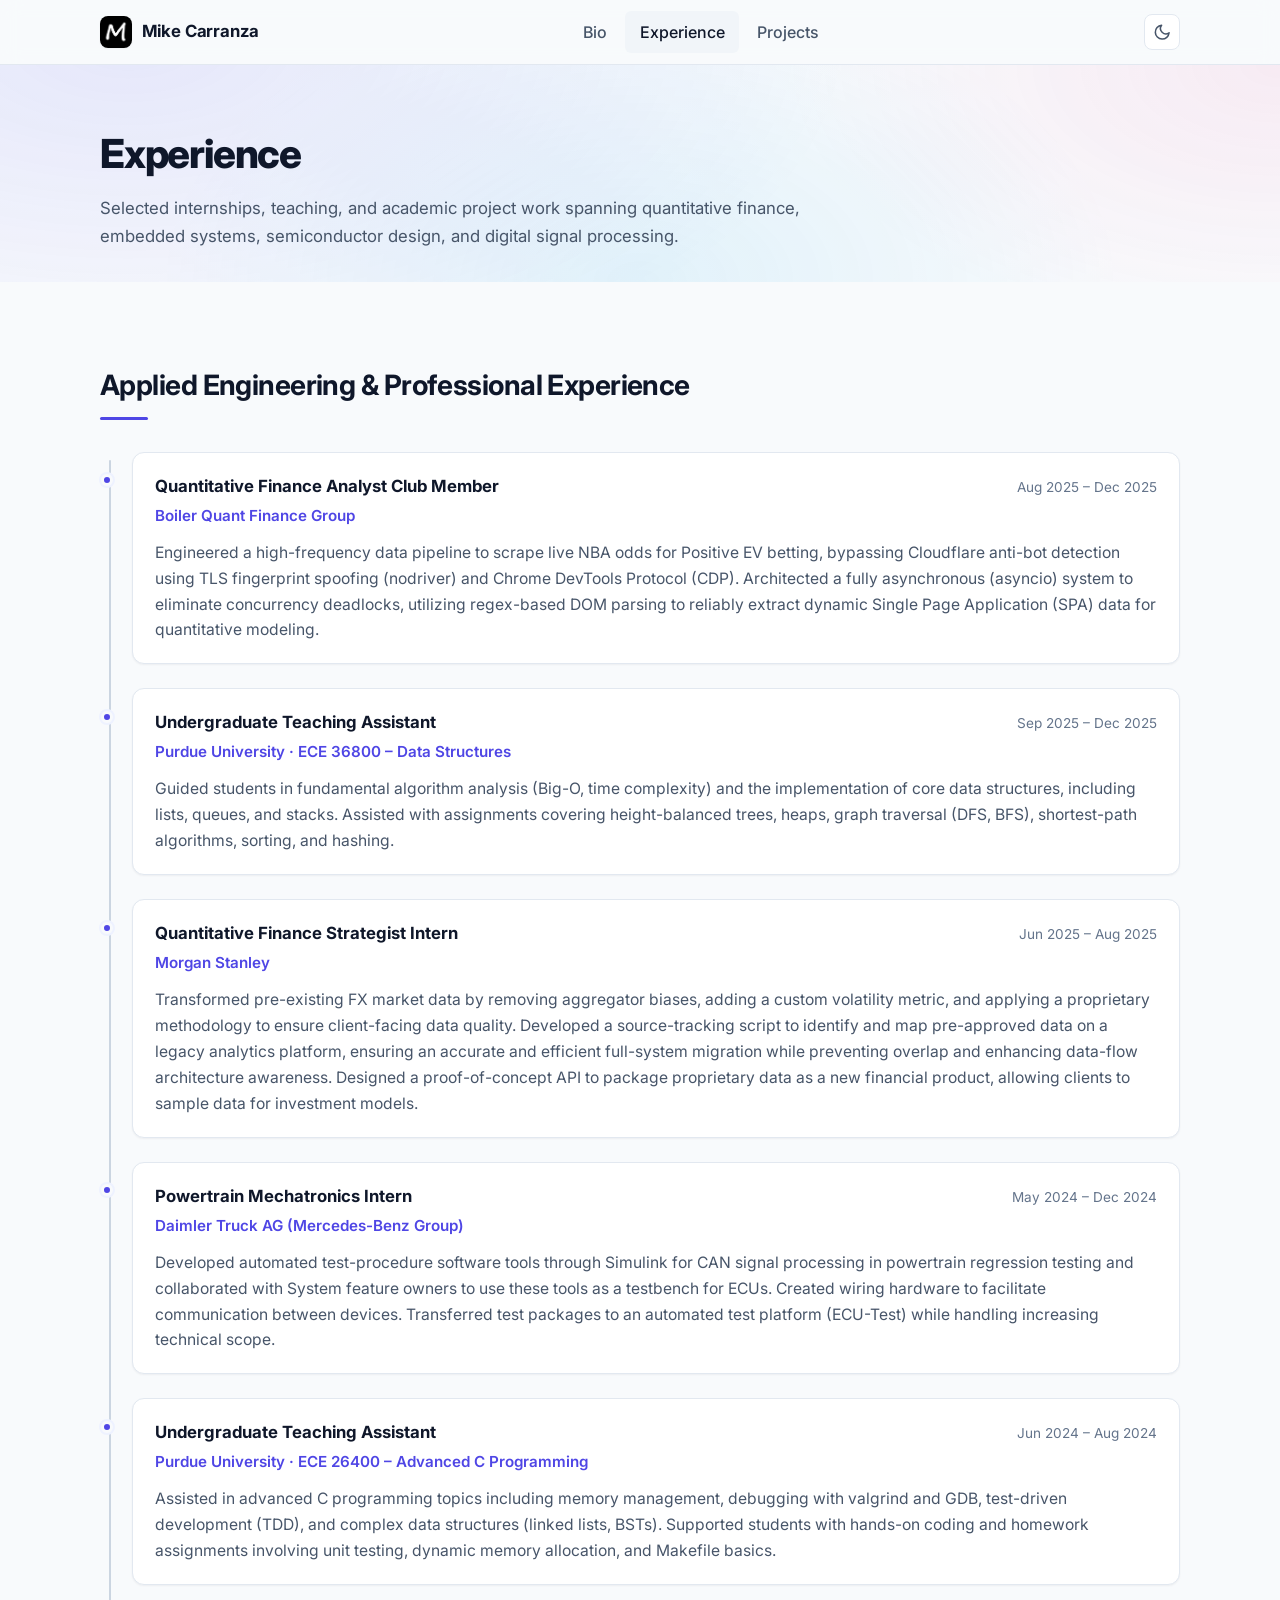
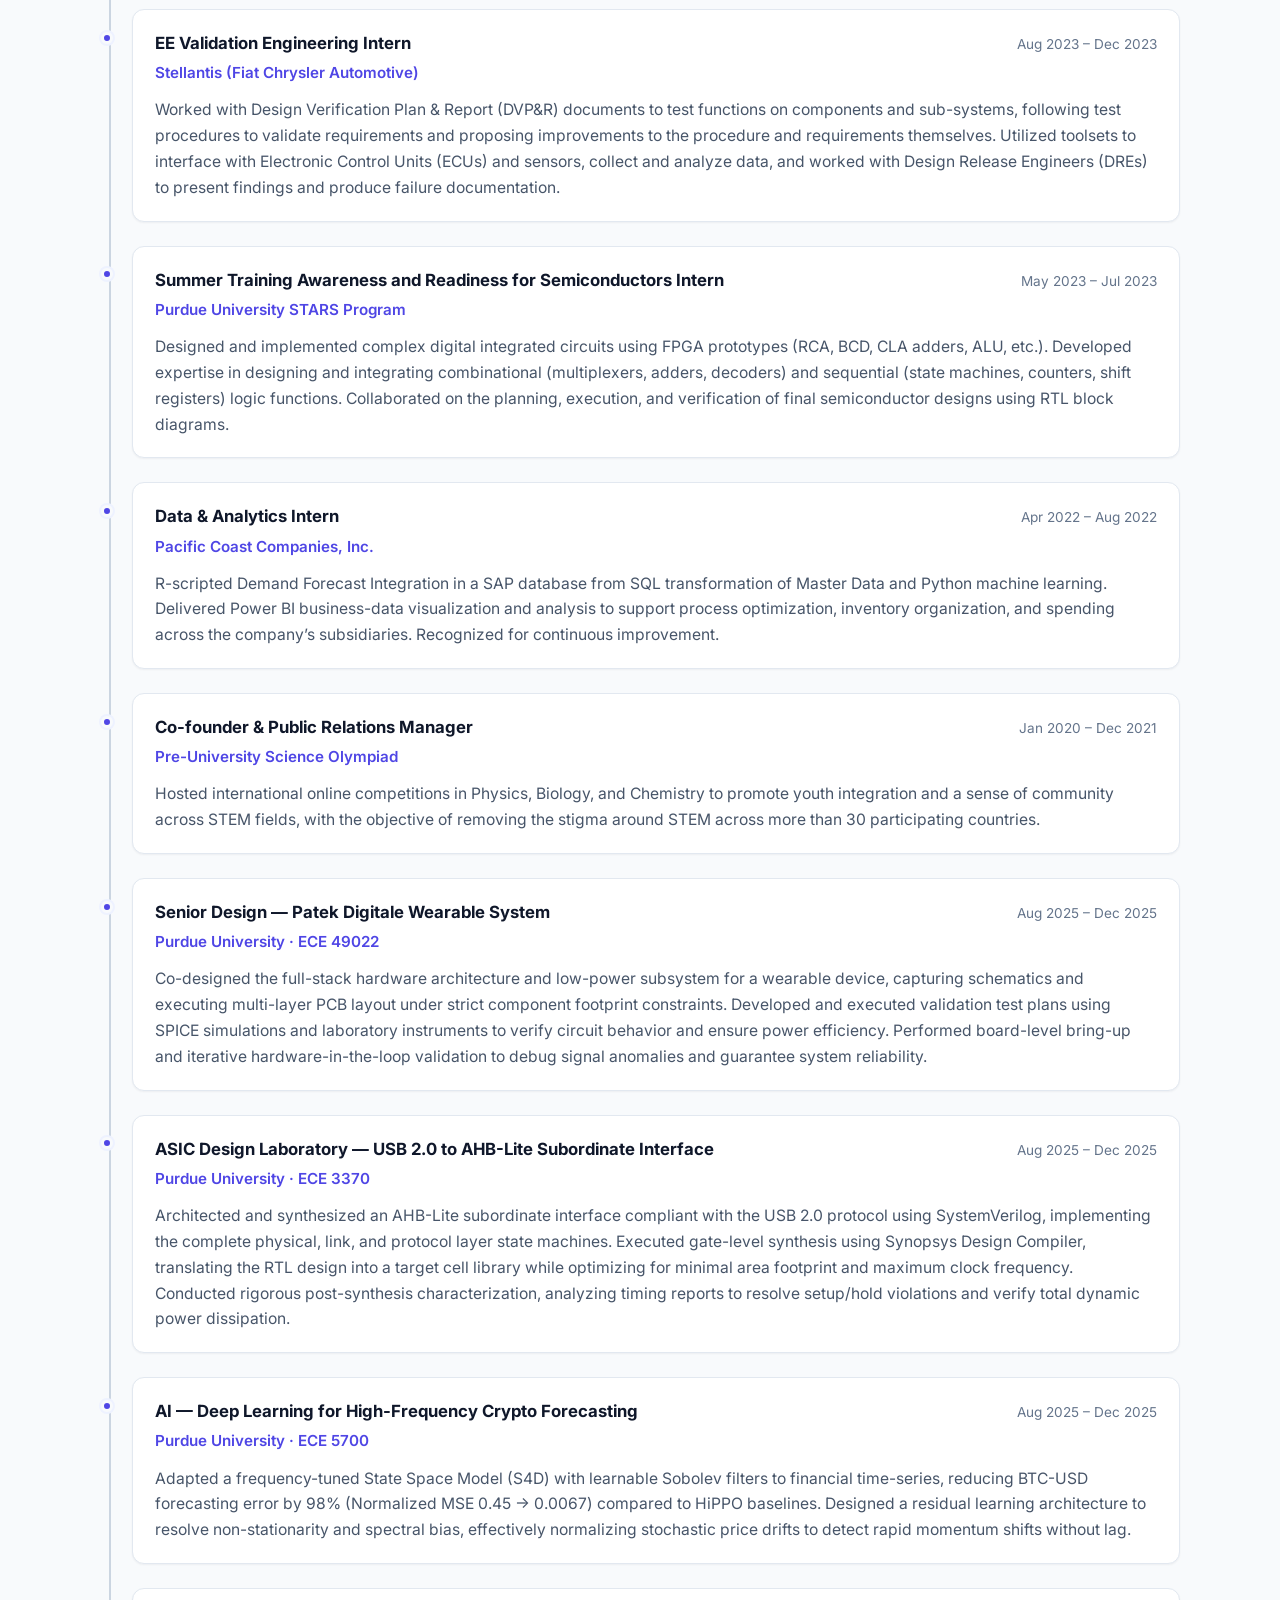
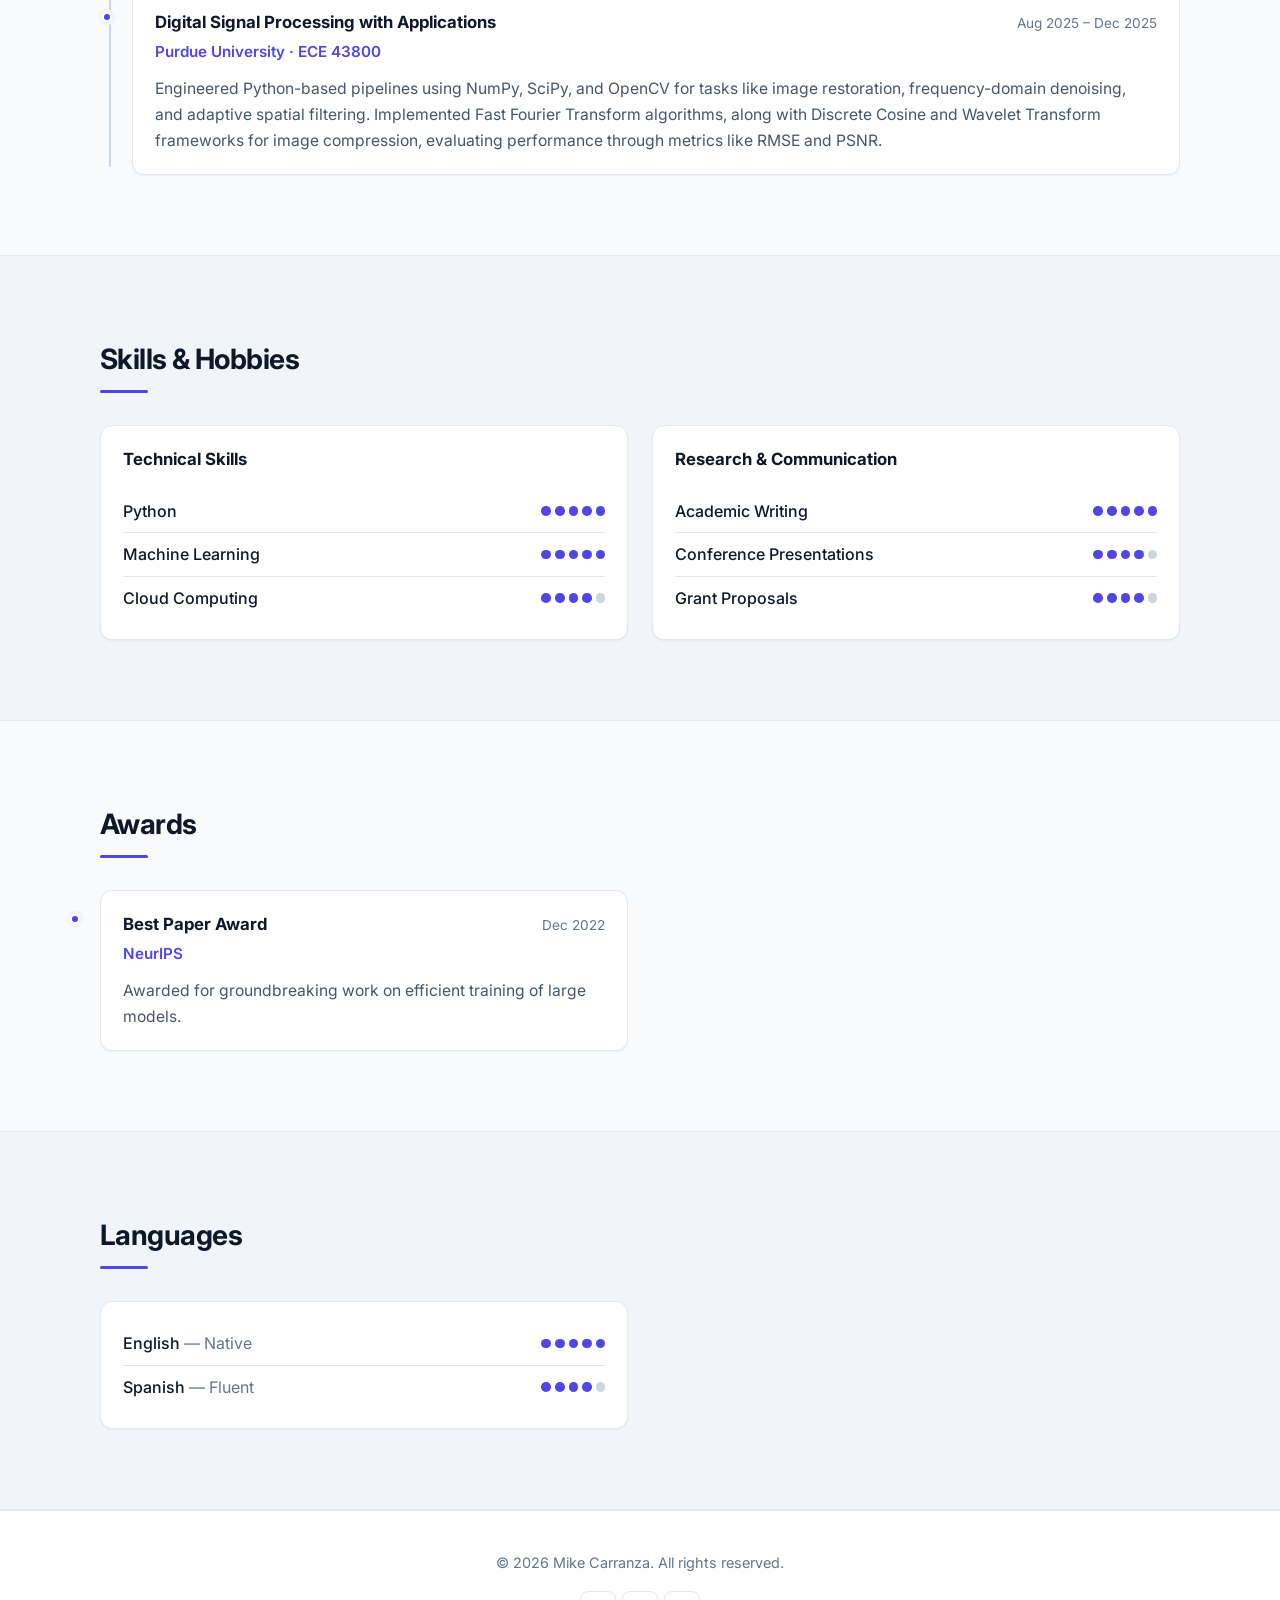
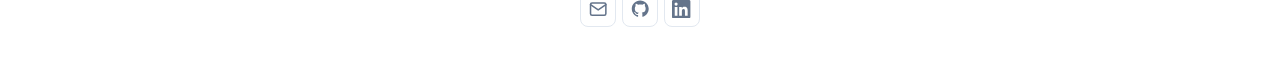
==== commit f85aed73: "feat: use original 'M' image as header logo (and browser-tab favicon) Replaces the placeholder 'MC' " ====
--- a/experience.html
+++ b/experience.html
@@ -9,7 +9,9 @@
       content="Applied engineering and professional experience of Mike Carranza — internships at Morgan Stanley, Daimler Truck, Stellantis, Pacific Coast, and academic teaching and research at Purdue."
     />
     <meta name="theme-color" content="#4f46e5" />
-    <link rel="icon" href="assets/img/me.jpg" />
+    <link rel="icon" type="image/png" href="assets/img/favicon.png" />
+    <link rel="apple-touch-icon" href="assets/img/favicon.png" />
+    <link rel="shortcut icon" href="assets/img/favicon.png" />
     <link rel="preconnect" href="https://fonts.googleapis.com" />
     <link rel="preconnect" href="https://fonts.gstatic.com" crossorigin />
     <link
@@ -26,7 +28,13 @@
       <div class="container">
         <nav class="nav" aria-label="Primary" data-nav>
           <a href="index.html" class="brand">
-            <span class="brand-mark" aria-hidden="true">MC</span>
+            <img
+              class="brand-mark"
+              src="assets/img/favicon.png"
+              alt=""
+              width="32"
+              height="32"
+            />
             <span>Mike Carranza</span>
           </a>
 
--- a/assets/css/style.css
+++ b/assets/css/style.css
@@ -182,15 +182,12 @@
 }
 
 .brand-mark {
-  display: inline-grid;
-  place-items: center;
+  display: inline-block;
   width: 2rem;
   height: 2rem;
   border-radius: 8px;
-  background: linear-gradient(135deg, var(--accent), #ec4899);
-  color: #fff;
-  font-weight: 800;
-  font-size: 0.85rem;
+  object-fit: cover;
+  background: #000;
   box-shadow: var(--shadow-sm);
 }
 
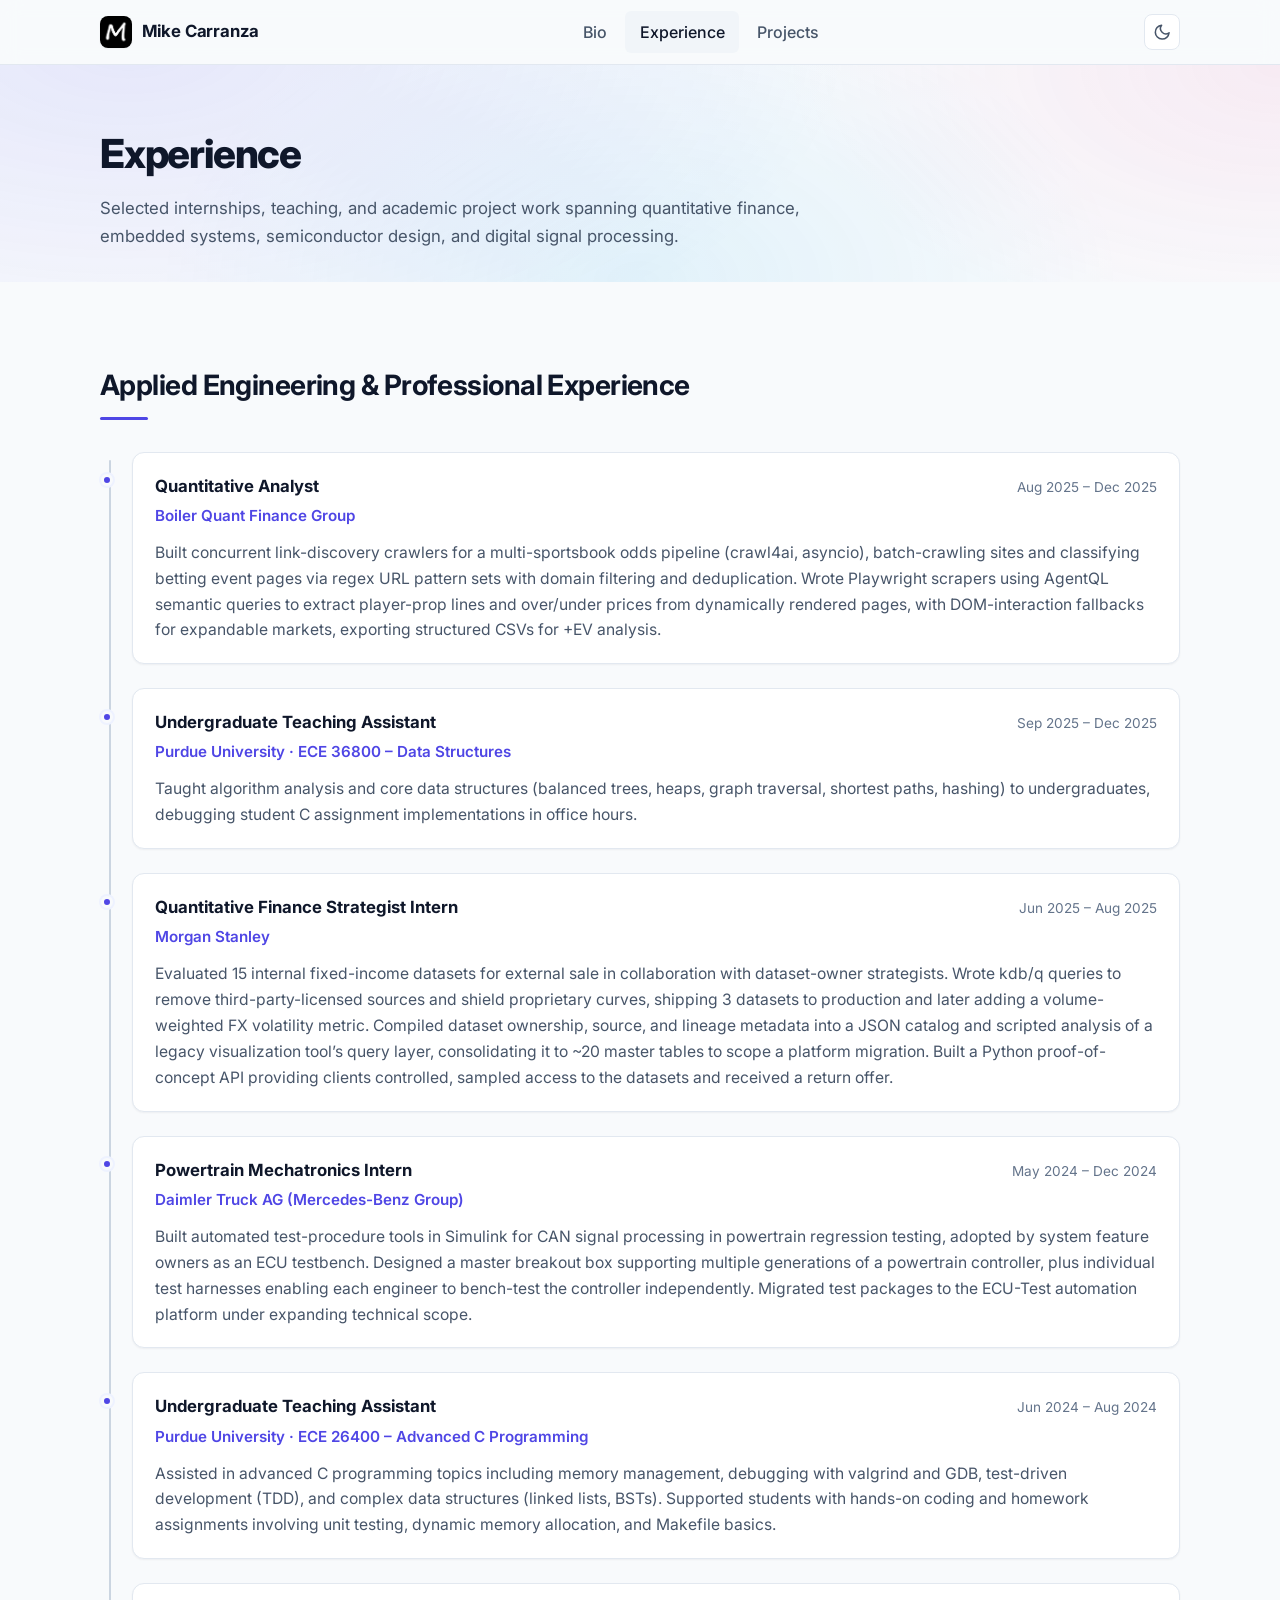
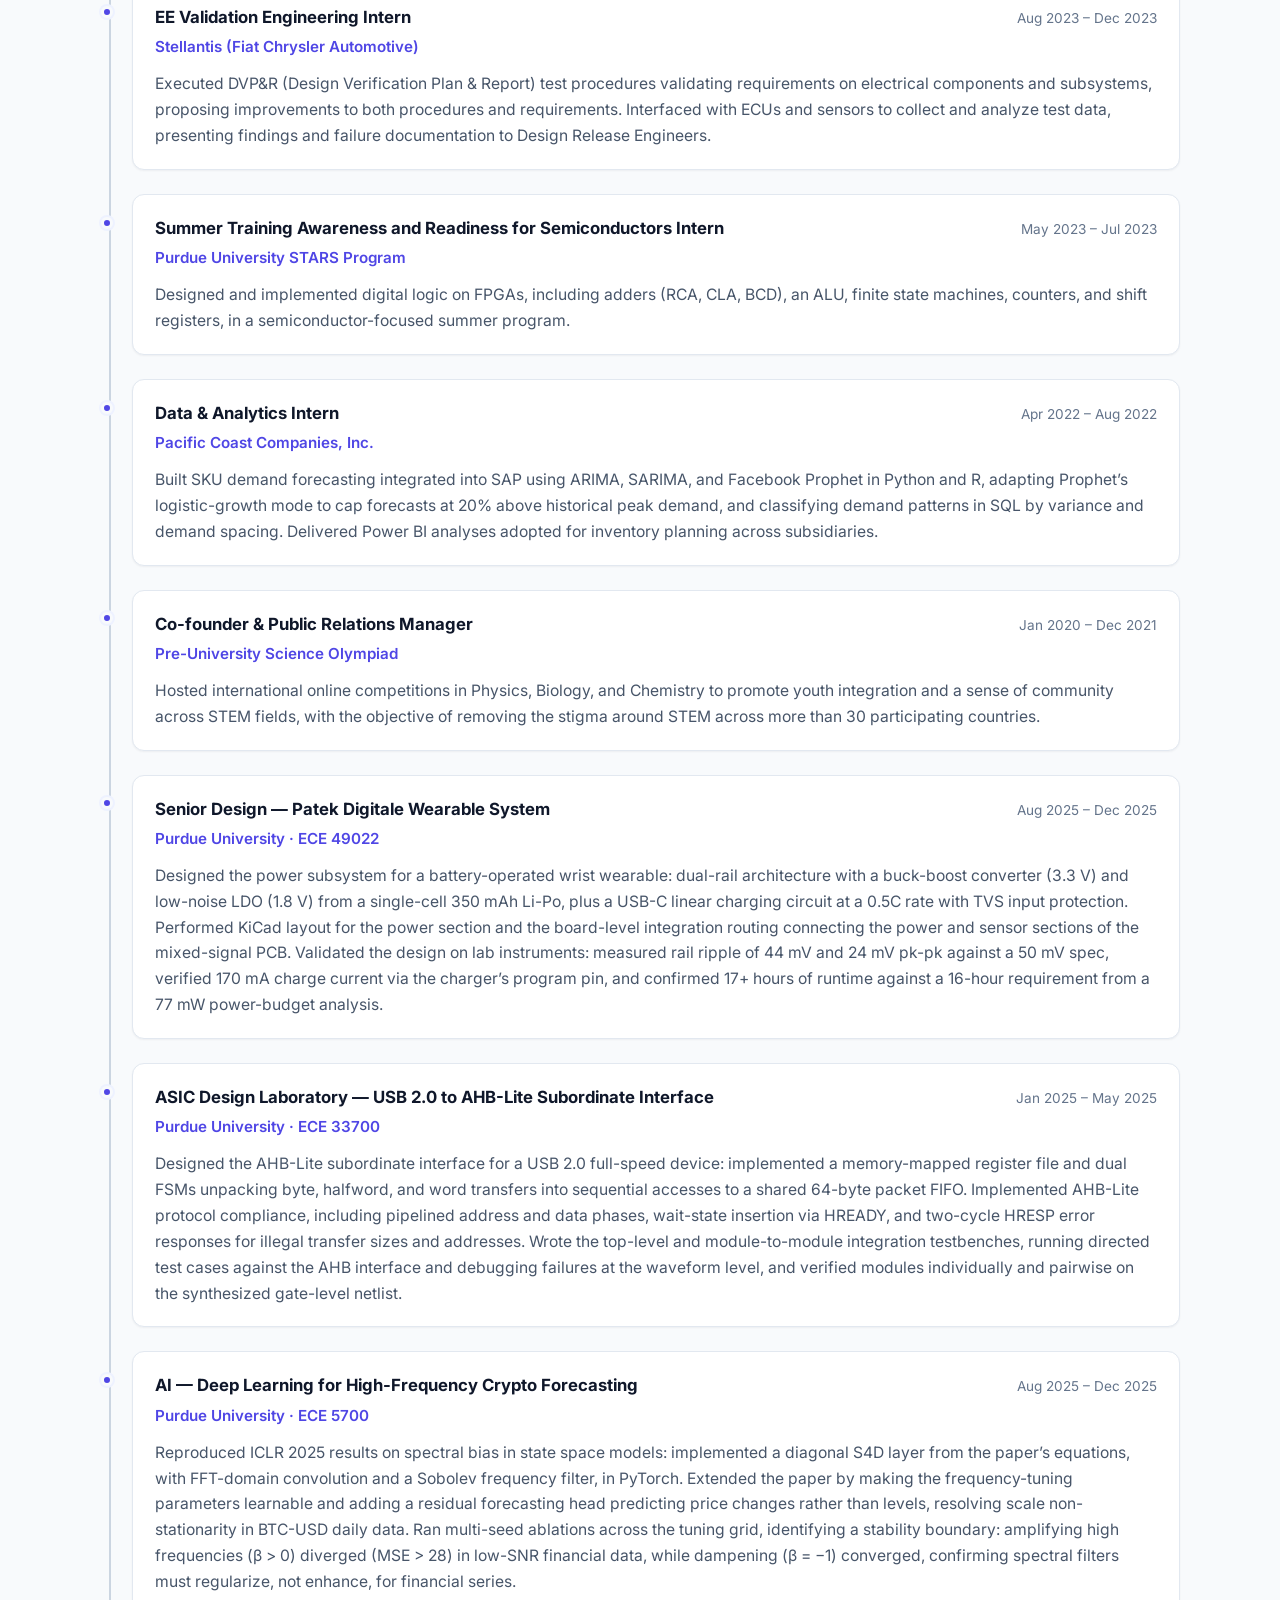
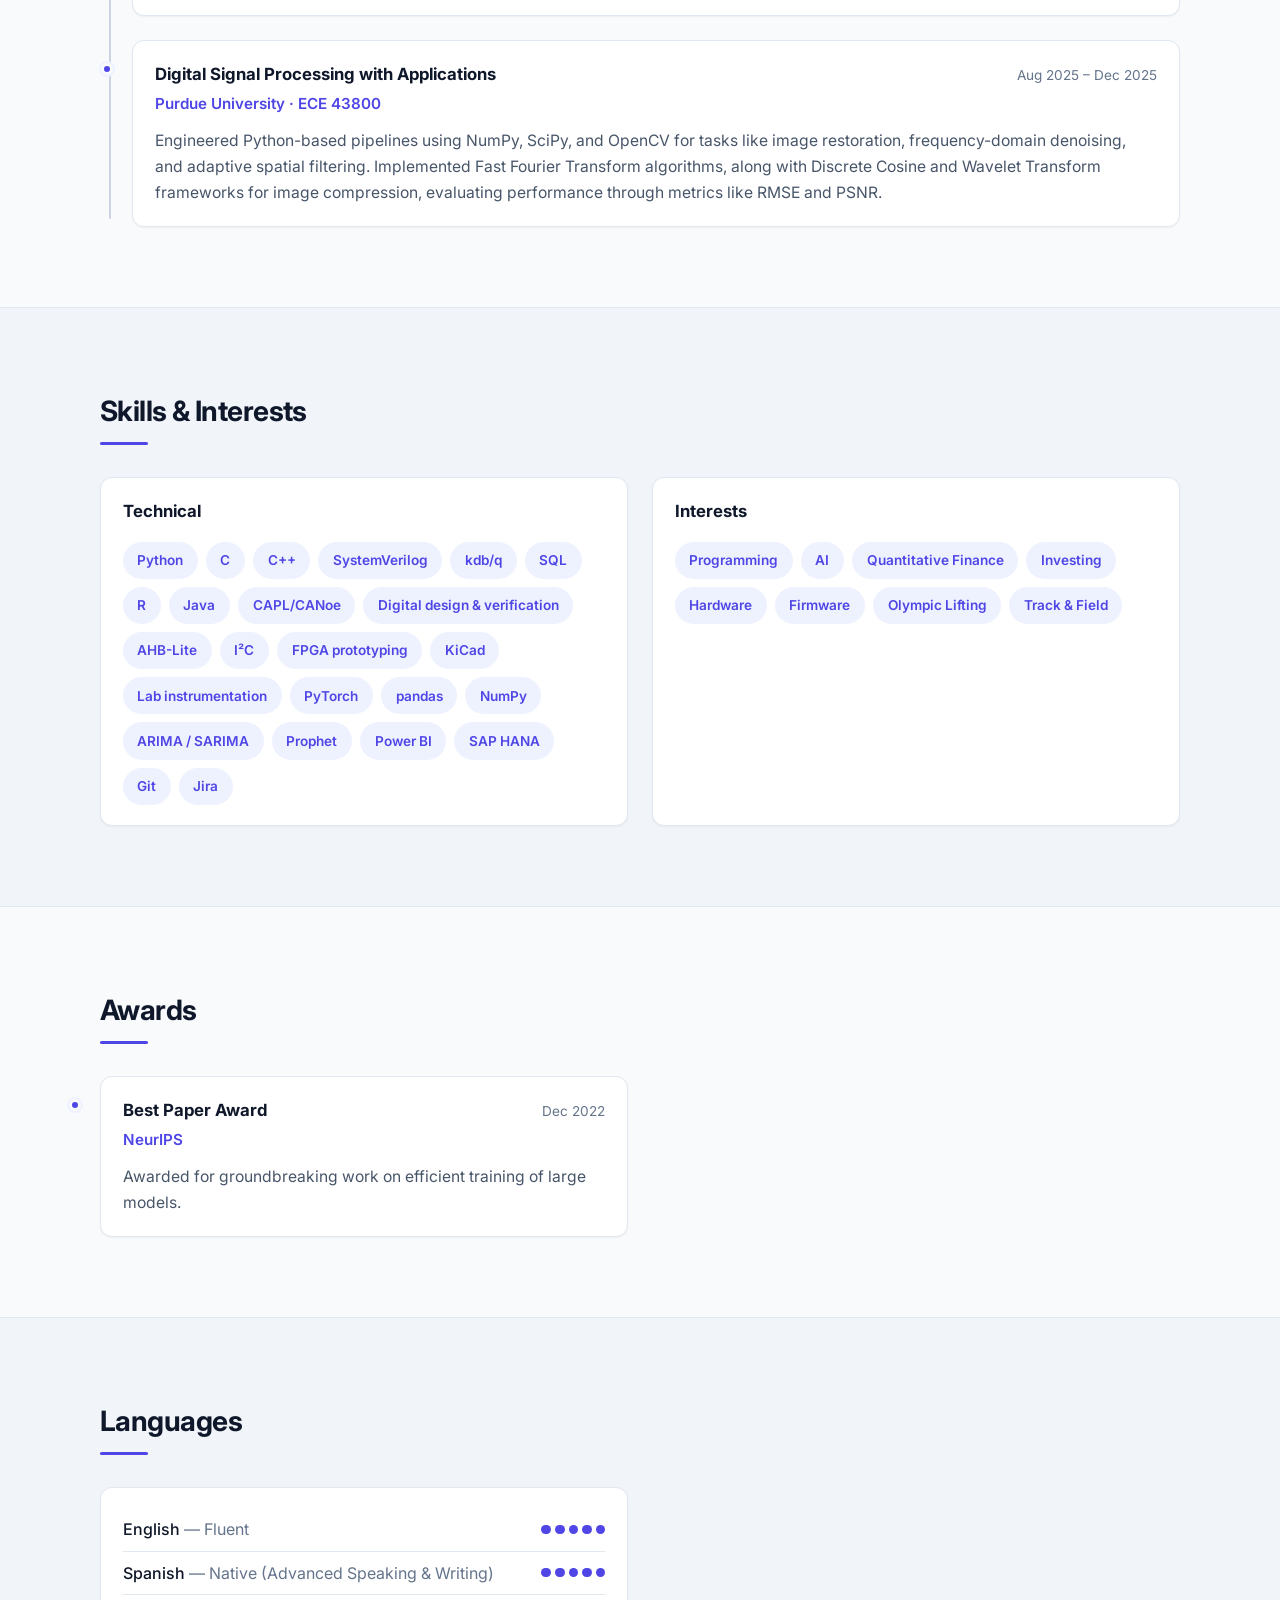
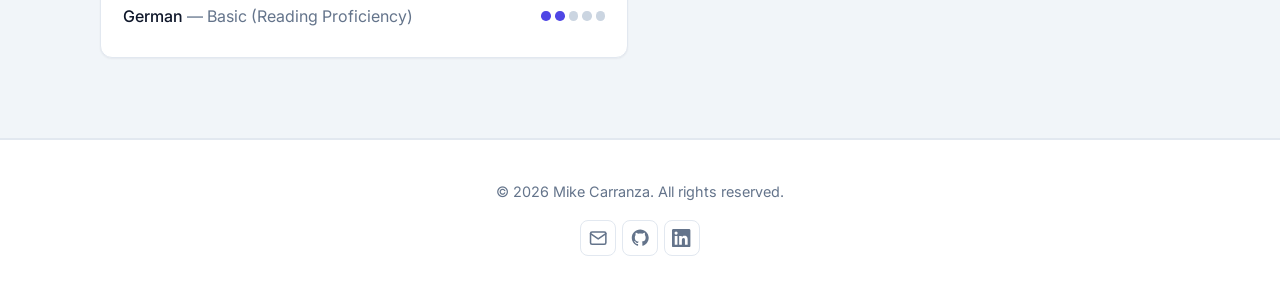
==== commit e606e33f: "content(experience): sync Experience page with new master resume - Rewrite Boiler Quant, Morgan Stan" ====
--- a/experience.html
+++ b/experience.html
@@ -9,17 +9,17 @@
       content="Applied engineering and professional experience of Mike Carranza — internships at Morgan Stanley, Daimler Truck, Stellantis, Pacific Coast, and academic teaching and research at Purdue."
     />
     <meta name="theme-color" content="#4f46e5" />
-    <link rel="icon" type="image/png" href="assets/img/favicon.png" />
-    <link rel="apple-touch-icon" href="assets/img/favicon.png" />
-    <link rel="shortcut icon" href="assets/img/favicon.png" />
+    <link rel="icon" type="image/png" href="assets/img/logo.png?v=2" />
+    <link rel="apple-touch-icon" href="assets/img/logo.png?v=2" />
+    <link rel="shortcut icon" href="assets/img/logo.png?v=2" />
     <link rel="preconnect" href="https://fonts.googleapis.com" />
     <link rel="preconnect" href="https://fonts.gstatic.com" crossorigin />
     <link
       rel="stylesheet"
       href="https://fonts.googleapis.com/css2?family=Inter:wght@400;500;600;700;800&display=swap"
     />
-    <link rel="stylesheet" href="assets/css/style.css" />
-    <script src="assets/js/main.js" defer></script>
+    <link rel="stylesheet" href="assets/css/style.css?v=2" />
+    <script src="assets/js/main.js?v=2" defer></script>
   </head>
   <body>
     <a href="#main" class="sr-only">Skip to content</a>
@@ -30,7 +30,7 @@
           <a href="index.html" class="brand">
             <img
               class="brand-mark"
-              src="assets/img/favicon.png"
+              src="assets/img/logo.png?v=2"
               alt=""
               width="32"
               height="32"
@@ -139,19 +139,20 @@
             <li class="timeline-item">
               <div class="timeline-head">
                 <div>
-                  <p class="timeline-role">Quantitative Finance Analyst Club Member</p>
+                  <p class="timeline-role">Quantitative Analyst</p>
                   <p class="timeline-org">Boiler Quant Finance Group</p>
                 </div>
                 <span class="timeline-dates">Aug 2025 – Dec 2025</span>
               </div>
               <p class="desc">
-                Engineered a high-frequency data pipeline to scrape live NBA
-                odds for Positive EV betting, bypassing Cloudflare anti-bot
-                detection using TLS fingerprint spoofing (nodriver) and Chrome
-                DevTools Protocol (CDP). Architected a fully asynchronous
-                (asyncio) system to eliminate concurrency deadlocks, utilizing
-                regex-based DOM parsing to reliably extract dynamic Single Page
-                Application (SPA) data for quantitative modeling.
+                Built concurrent link-discovery crawlers for a multi-sportsbook
+                odds pipeline (crawl4ai, asyncio), batch-crawling sites and
+                classifying betting event pages via regex URL pattern sets with
+                domain filtering and deduplication. Wrote Playwright scrapers
+                using AgentQL semantic queries to extract player-prop lines and
+                over/under prices from dynamically rendered pages, with
+                DOM-interaction fallbacks for expandable markets, exporting
+                structured CSVs for +EV analysis.
               </p>
             </li>
 
@@ -166,11 +167,10 @@
                 <span class="timeline-dates">Sep 2025 – Dec 2025</span>
               </div>
               <p class="desc">
-                Guided students in fundamental algorithm analysis (Big-O, time
-                complexity) and the implementation of core data structures,
-                including lists, queues, and stacks. Assisted with assignments
-                covering height-balanced trees, heaps, graph traversal (DFS,
-                BFS), shortest-path algorithms, sorting, and hashing.
+                Taught algorithm analysis and core data structures (balanced
+                trees, heaps, graph traversal, shortest paths, hashing) to
+                undergraduates, debugging student C assignment implementations
+                in office hours.
               </p>
             </li>
 
@@ -183,16 +183,17 @@
                 <span class="timeline-dates">Jun 2025 – Aug 2025</span>
               </div>
               <p class="desc">
-                Transformed pre-existing FX market data by removing aggregator
-                biases, adding a custom volatility metric, and applying a
-                proprietary methodology to ensure client-facing data quality.
-                Developed a source-tracking script to identify and map
-                pre-approved data on a legacy analytics platform, ensuring an
-                accurate and efficient full-system migration while preventing
-                overlap and enhancing data-flow architecture awareness.
-                Designed a proof-of-concept API to package proprietary data as
-                a new financial product, allowing clients to sample data for
-                investment models.
+                Evaluated 15 internal fixed-income datasets for external sale
+                in collaboration with dataset-owner strategists. Wrote kdb/q
+                queries to remove third-party-licensed sources and shield
+                proprietary curves, shipping 3 datasets to production and
+                later adding a volume-weighted FX volatility metric. Compiled
+                dataset ownership, source, and lineage metadata into a JSON
+                catalog and scripted analysis of a legacy visualization
+                tool&rsquo;s query layer, consolidating it to ~20 master
+                tables to scope a platform migration. Built a Python
+                proof-of-concept API providing clients controlled, sampled
+                access to the datasets and received a return offer.
               </p>
             </li>
 
@@ -207,13 +208,14 @@
                 <span class="timeline-dates">May 2024 – Dec 2024</span>
               </div>
               <p class="desc">
-                Developed automated test-procedure software tools through
-                Simulink for CAN signal processing in powertrain regression
-                testing and collaborated with System feature owners to use
-                these tools as a testbench for ECUs. Created wiring hardware to
-                facilitate communication between devices. Transferred test
-                packages to an automated test platform (ECU-Test) while
-                handling increasing technical scope.
+                Built automated test-procedure tools in Simulink for CAN
+                signal processing in powertrain regression testing, adopted
+                by system feature owners as an ECU testbench. Designed a
+                master breakout box supporting multiple generations of a
+                powertrain controller, plus individual test harnesses enabling
+                each engineer to bench-test the controller independently.
+                Migrated test packages to the ECU-Test automation platform
+                under expanding technical scope.
               </p>
             </li>
 
@@ -248,14 +250,12 @@
                 <span class="timeline-dates">Aug 2023 – Dec 2023</span>
               </div>
               <p class="desc">
-                Worked with Design Verification Plan &amp; Report (DVP&amp;R)
-                documents to test functions on components and sub-systems,
-                following test procedures to validate requirements and
-                proposing improvements to the procedure and requirements
-                themselves. Utilized toolsets to interface with Electronic
-                Control Units (ECUs) and sensors, collect and analyze data, and
-                worked with Design Release Engineers (DREs) to present findings
-                and produce failure documentation.
+                Executed DVP&amp;R (Design Verification Plan &amp; Report)
+                test procedures validating requirements on electrical
+                components and subsystems, proposing improvements to both
+                procedures and requirements. Interfaced with ECUs and sensors
+                to collect and analyze test data, presenting findings and
+                failure documentation to Design Release Engineers.
               </p>
             </li>
 
@@ -271,13 +271,10 @@
                 <span class="timeline-dates">May 2023 – Jul 2023</span>
               </div>
               <p class="desc">
-                Designed and implemented complex digital integrated circuits
-                using FPGA prototypes (RCA, BCD, CLA adders, ALU, etc.).
-                Developed expertise in designing and integrating combinational
-                (multiplexers, adders, decoders) and sequential (state
-                machines, counters, shift registers) logic functions.
-                Collaborated on the planning, execution, and verification of
-                final semiconductor designs using RTL block diagrams.
+                Designed and implemented digital logic on FPGAs, including
+                adders (RCA, CLA, BCD), an ALU, finite state machines,
+                counters, and shift registers, in a semiconductor-focused
+                summer program.
               </p>
             </li>
 
@@ -290,12 +287,12 @@
                 <span class="timeline-dates">Apr 2022 – Aug 2022</span>
               </div>
               <p class="desc">
-                R-scripted Demand Forecast Integration in a SAP database from
-                SQL transformation of Master Data and Python machine learning.
-                Delivered Power BI business-data visualization and analysis to
-                support process optimization, inventory organization, and
-                spending across the company&rsquo;s subsidiaries. Recognized
-                for continuous improvement.
+                Built SKU demand forecasting integrated into SAP using ARIMA,
+                SARIMA, and Facebook Prophet in Python and R, adapting
+                Prophet&rsquo;s logistic-growth mode to cap forecasts at 20%
+                above historical peak demand, and classifying demand patterns
+                in SQL by variance and demand spacing. Delivered Power BI
+                analyses adopted for inventory planning across subsidiaries.
               </p>
             </li>
 
@@ -331,15 +328,18 @@
                 <span class="timeline-dates">Aug 2025 – Dec 2025</span>
               </div>
               <p class="desc">
-                Co-designed the full-stack hardware architecture and low-power
-                subsystem for a wearable device, capturing schematics and
-                executing multi-layer PCB layout under strict component
-                footprint constraints. Developed and executed validation test
-                plans using SPICE simulations and laboratory instruments to
-                verify circuit behavior and ensure power efficiency. Performed
-                board-level bring-up and iterative hardware-in-the-loop
-                validation to debug signal anomalies and guarantee system
-                reliability.
+                Designed the power subsystem for a battery-operated wrist
+                wearable: dual-rail architecture with a buck-boost converter
+                (3.3&nbsp;V) and low-noise LDO (1.8&nbsp;V) from a single-cell
+                350&nbsp;mAh Li-Po, plus a USB-C linear charging circuit at a
+                0.5C rate with TVS input protection. Performed KiCad layout
+                for the power section and the board-level integration routing
+                connecting the power and sensor sections of the mixed-signal
+                PCB. Validated the design on lab instruments: measured rail
+                ripple of 44&nbsp;mV and 24&nbsp;mV pk-pk against a 50&nbsp;mV
+                spec, verified 170&nbsp;mA charge current via the charger&rsquo;s
+                program pin, and confirmed 17+ hours of runtime against a
+                16-hour requirement from a 77&nbsp;mW power-budget analysis.
               </p>
             </li>
 
@@ -350,21 +350,23 @@
                     ASIC Design Laboratory — USB 2.0 to AHB-Lite Subordinate
                     Interface
                   </p>
-                  <p class="timeline-org">Purdue University · ECE 3370</p>
-                </div>
-                <span class="timeline-dates">Aug 2025 – Dec 2025</span>
-              </div>
-              <p class="desc">
-                Architected and synthesized an AHB-Lite subordinate interface
-                compliant with the USB 2.0 protocol using SystemVerilog,
-                implementing the complete physical, link, and protocol layer
-                state machines. Executed gate-level synthesis using Synopsys
-                Design Compiler, translating the RTL design into a target cell
-                library while optimizing for minimal area footprint and maximum
-                clock frequency. Conducted rigorous post-synthesis
-                characterization, analyzing timing reports to resolve
-                setup/hold violations and verify total dynamic power
-                dissipation.
+                  <p class="timeline-org">Purdue University · ECE 33700</p>
+                </div>
+                <span class="timeline-dates">Jan 2025 – May 2025</span>
+              </div>
+              <p class="desc">
+                Designed the AHB-Lite subordinate interface for a USB 2.0
+                full-speed device: implemented a memory-mapped register file
+                and dual FSMs unpacking byte, halfword, and word transfers
+                into sequential accesses to a shared 64-byte packet FIFO.
+                Implemented AHB-Lite protocol compliance, including pipelined
+                address and data phases, wait-state insertion via HREADY, and
+                two-cycle HRESP error responses for illegal transfer sizes and
+                addresses. Wrote the top-level and module-to-module
+                integration testbenches, running directed test cases against
+                the AHB interface and debugging failures at the waveform
+                level, and verified modules individually and pairwise on the
+                synthesized gate-level netlist.
               </p>
             </li>
 
@@ -379,13 +381,18 @@
                 <span class="timeline-dates">Aug 2025 – Dec 2025</span>
               </div>
               <p class="desc">
-                Adapted a frequency-tuned State Space Model (S4D) with
-                learnable Sobolev filters to financial time-series, reducing
-                BTC-USD forecasting error by 98% (Normalized MSE 0.45 &rarr;
-                0.0067) compared to HiPPO baselines. Designed a residual
-                learning architecture to resolve non-stationarity and spectral
-                bias, effectively normalizing stochastic price drifts to detect
-                rapid momentum shifts without lag.
+                Reproduced ICLR 2025 results on spectral bias in state space
+                models: implemented a diagonal S4D layer from the paper&rsquo;s
+                equations, with FFT-domain convolution and a Sobolev frequency
+                filter, in PyTorch. Extended the paper by making the
+                frequency-tuning parameters learnable and adding a residual
+                forecasting head predicting price changes rather than levels,
+                resolving scale non-stationarity in BTC-USD daily data. Ran
+                multi-seed ablations across the tuning grid, identifying a
+                stability boundary: amplifying high frequencies (&beta; &gt; 0)
+                diverged (MSE &gt; 28) in low-SNR financial data, while
+                dampening (&beta; = &minus;1) converged, confirming spectral
+                filters must regularize, not enhance, for financial series.
               </p>
             </li>
 
@@ -414,13 +421,84 @@
 
       <section class="section-alt">
         <div class="container">
-          <h2 class="section-title">Skills &amp; Hobbies</h2>
+          <h2 class="section-title">Skills &amp; Interests</h2>
 
           <div class="grid-2">
             <div class="skill-group">
-              <h3>Technical Skills</h3>
+              <h3>Technical</h3>
+              <ul class="chip-list">
+                <li class="chip">Python</li>
+                <li class="chip">C</li>
+                <li class="chip">C++</li>
+                <li class="chip">SystemVerilog</li>
+                <li class="chip">kdb/q</li>
+                <li class="chip">SQL</li>
+                <li class="chip">R</li>
+                <li class="chip">Java</li>
+                <li class="chip">CAPL/CANoe</li>
+                <li class="chip">Digital design &amp; verification</li>
+                <li class="chip">AHB-Lite</li>
+                <li class="chip">I²C</li>
+                <li class="chip">FPGA prototyping</li>
+                <li class="chip">KiCad</li>
+                <li class="chip">Lab instrumentation</li>
+                <li class="chip">PyTorch</li>
+                <li class="chip">pandas</li>
+                <li class="chip">NumPy</li>
+                <li class="chip">ARIMA / SARIMA</li>
+                <li class="chip">Prophet</li>
+                <li class="chip">Power BI</li>
+                <li class="chip">SAP HANA</li>
+                <li class="chip">Git</li>
+                <li class="chip">Jira</li>
+              </ul>
+            </div>
+
+            <div class="skill-group">
+              <h3>Interests</h3>
+              <ul class="chip-list">
+                <li class="chip">Programming</li>
+                <li class="chip">AI</li>
+                <li class="chip">Quantitative Finance</li>
+                <li class="chip">Investing</li>
+                <li class="chip">Hardware</li>
+                <li class="chip">Firmware</li>
+                <li class="chip">Olympic Lifting</li>
+                <li class="chip">Track &amp; Field</li>
+              </ul>
+            </div>
+          </div>
+        </div>
+      </section>
+
+      <section>
+        <div class="container">
+          <h2 class="section-title">Awards</h2>
+          <div class="grid-2">
+            <article class="timeline-item">
+              <div class="timeline-head">
+                <div>
+                  <p class="timeline-role">Best Paper Award</p>
+                  <p class="timeline-org">NeurIPS</p>
+                </div>
+                <span class="timeline-dates">Dec 2022</span>
+              </div>
+              <p class="desc">
+                Awarded for groundbreaking work on efficient training of large
+                models.
+              </p>
+            </article>
+          </div>
+        </div>
+      </section>
+
+      <section class="section-alt">
+        <div class="container">
+          <h2 class="section-title">Languages</h2>
+          <div class="grid-2">
+            <div class="skill-group">
               <div class="skill-row">
-                <span class="skill-label">Python</span>
+                <span class="skill-label">English <em style="color:var(--fg-subtle); font-style:normal; font-weight:400">— Fluent</em></span>
                 <span
                   class="skill-dots"
                   role="img"
@@ -432,7 +510,7 @@
                 </span>
               </div>
               <div class="skill-row">
-                <span class="skill-label">Machine Learning</span>
+                <span class="skill-label">Spanish <em style="color:var(--fg-subtle); font-style:normal; font-weight:400">— Native (Advanced Speaking &amp; Writing)</em></span>
                 <span
                   class="skill-dots"
                   role="img"
@@ -444,109 +522,14 @@
                 </span>
               </div>
               <div class="skill-row">
-                <span class="skill-label">Cloud Computing</span>
+                <span class="skill-label">German <em style="color:var(--fg-subtle); font-style:normal; font-weight:400">— Basic (Reading Proficiency)</em></span>
                 <span
                   class="skill-dots"
                   role="img"
-                  aria-label="Level 4 out of 5"
+                  aria-label="Level 2 out of 5"
                 >
                   <span class="on"></span><span class="on"></span
-                  ><span class="on"></span><span class="on"></span
-                  ><span></span>
-                </span>
-              </div>
-            </div>
-
-            <div class="skill-group">
-              <h3>Research &amp; Communication</h3>
-              <div class="skill-row">
-                <span class="skill-label">Academic Writing</span>
-                <span
-                  class="skill-dots"
-                  role="img"
-                  aria-label="Level 5 out of 5"
-                >
-                  <span class="on"></span><span class="on"></span
-                  ><span class="on"></span><span class="on"></span
-                  ><span class="on"></span>
-                </span>
-              </div>
-              <div class="skill-row">
-                <span class="skill-label">Conference Presentations</span>
-                <span
-                  class="skill-dots"
-                  role="img"
-                  aria-label="Level 4 out of 5"
-                >
-                  <span class="on"></span><span class="on"></span
-                  ><span class="on"></span><span class="on"></span
-                  ><span></span>
-                </span>
-              </div>
-              <div class="skill-row">
-                <span class="skill-label">Grant Proposals</span>
-                <span
-                  class="skill-dots"
-                  role="img"
-                  aria-label="Level 4 out of 5"
-                >
-                  <span class="on"></span><span class="on"></span
-                  ><span class="on"></span><span class="on"></span
-                  ><span></span>
-                </span>
-              </div>
-            </div>
-          </div>
-        </div>
-      </section>
-
-      <section>
-        <div class="container">
-          <h2 class="section-title">Awards</h2>
-          <div class="grid-2">
-            <article class="timeline-item">
-              <div class="timeline-head">
-                <div>
-                  <p class="timeline-role">Best Paper Award</p>
-                  <p class="timeline-org">NeurIPS</p>
-                </div>
-                <span class="timeline-dates">Dec 2022</span>
-              </div>
-              <p class="desc">
-                Awarded for groundbreaking work on efficient training of large
-                models.
-              </p>
-            </article>
-          </div>
-        </div>
-      </section>
-
-      <section class="section-alt">
-        <div class="container">
-          <h2 class="section-title">Languages</h2>
-          <div class="grid-2">
-            <div class="skill-group">
-              <div class="skill-row">
-                <span class="skill-label">English <em style="color:var(--fg-subtle); font-style:normal; font-weight:400">— Native</em></span>
-                <span
-                  class="skill-dots"
-                  role="img"
-                  aria-label="Level 5 out of 5"
-                >
-                  <span class="on"></span><span class="on"></span
-                  ><span class="on"></span><span class="on"></span
-                  ><span class="on"></span>
-                </span>
-              </div>
-              <div class="skill-row">
-                <span class="skill-label">Spanish <em style="color:var(--fg-subtle); font-style:normal; font-weight:400">— Fluent</em></span>
-                <span
-                  class="skill-dots"
-                  role="img"
-                  aria-label="Level 4 out of 5"
-                >
-                  <span class="on"></span><span class="on"></span
-                  ><span class="on"></span><span class="on"></span
+                  ><span></span><span></span
                   ><span></span>
                 </span>
               </div>
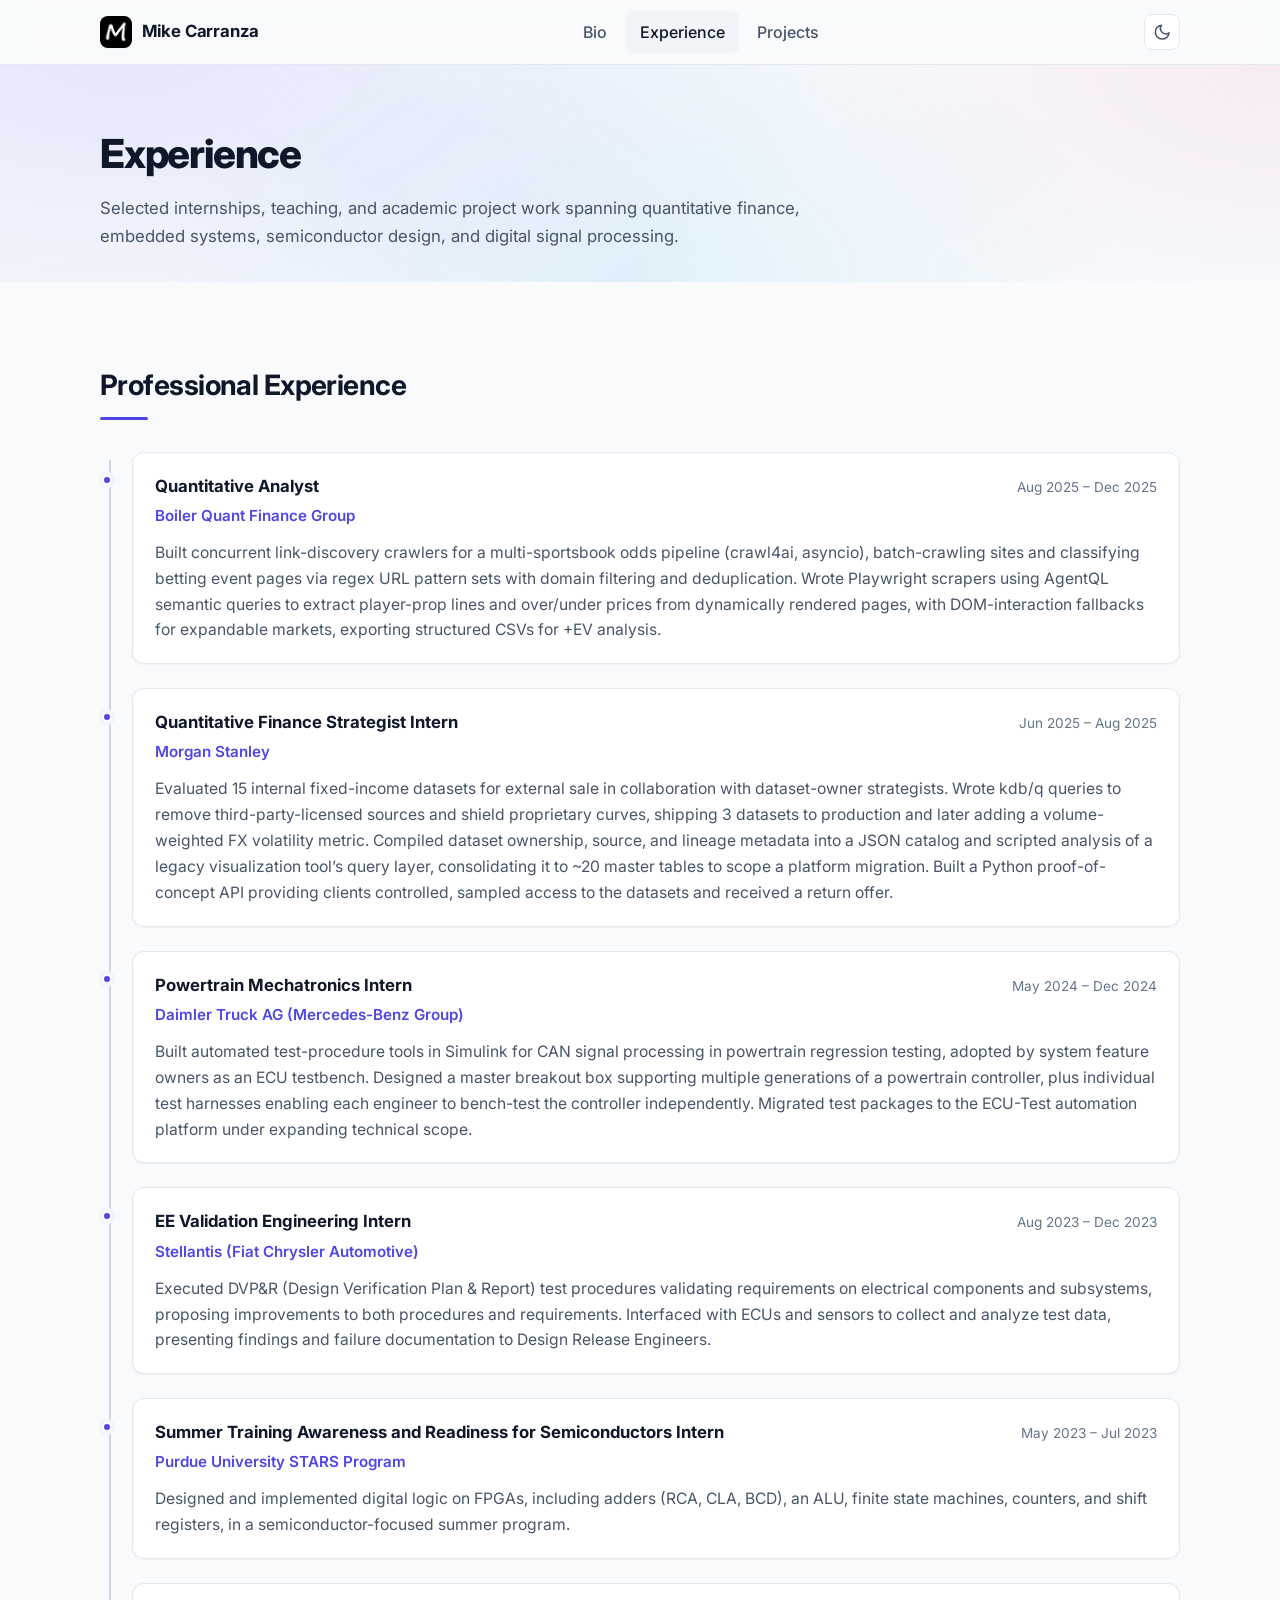
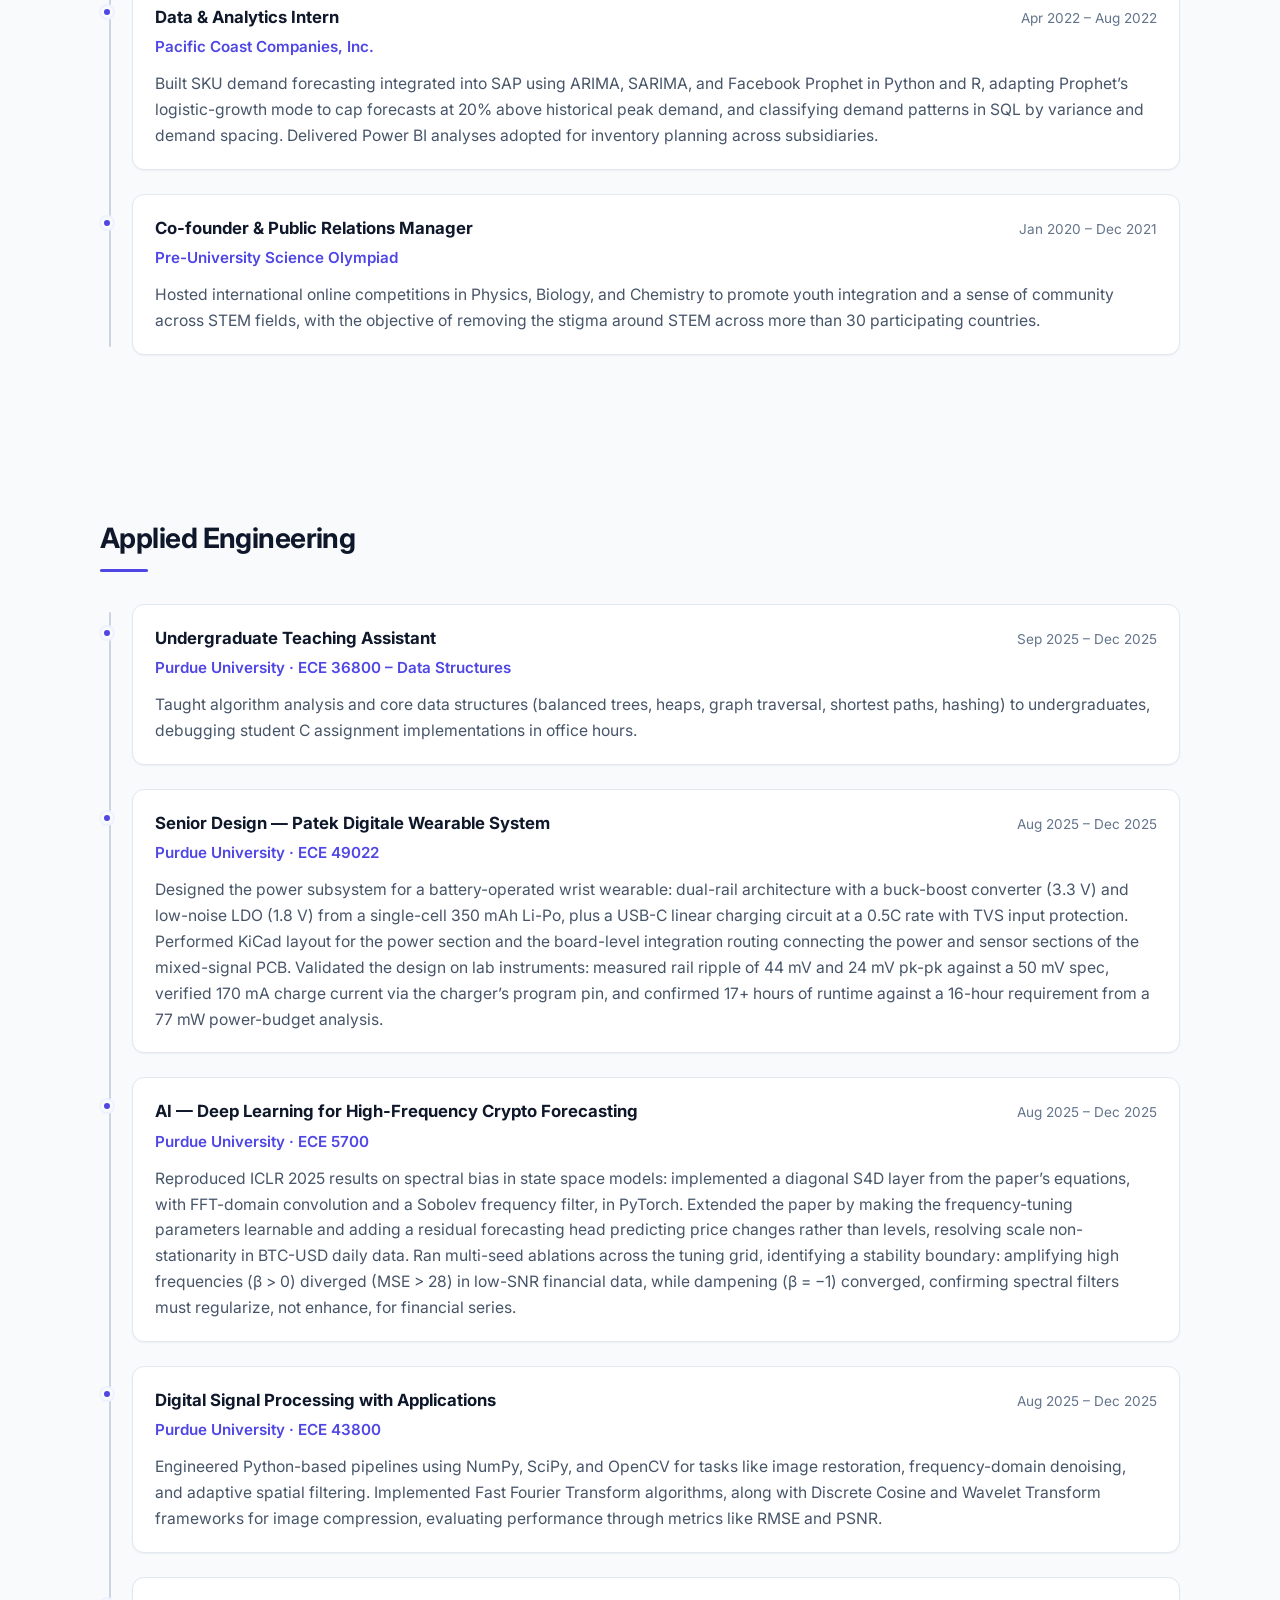
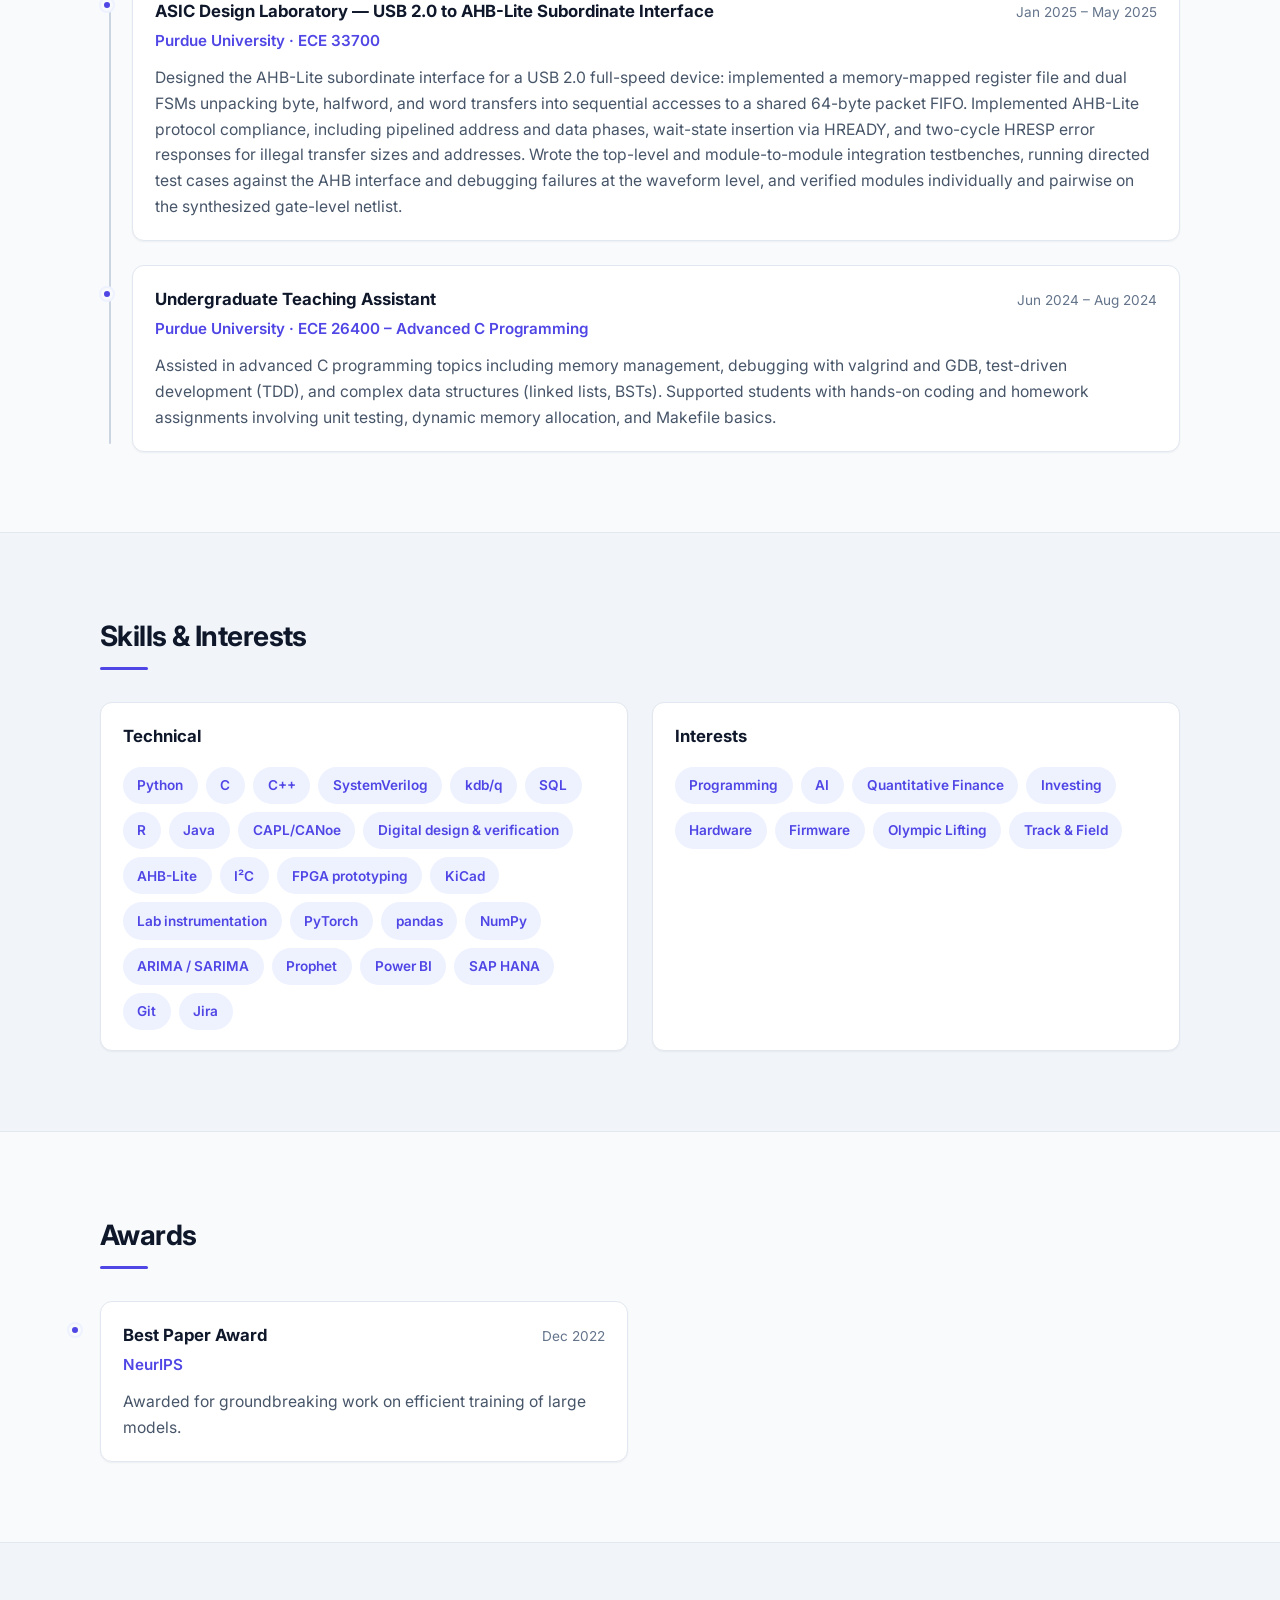
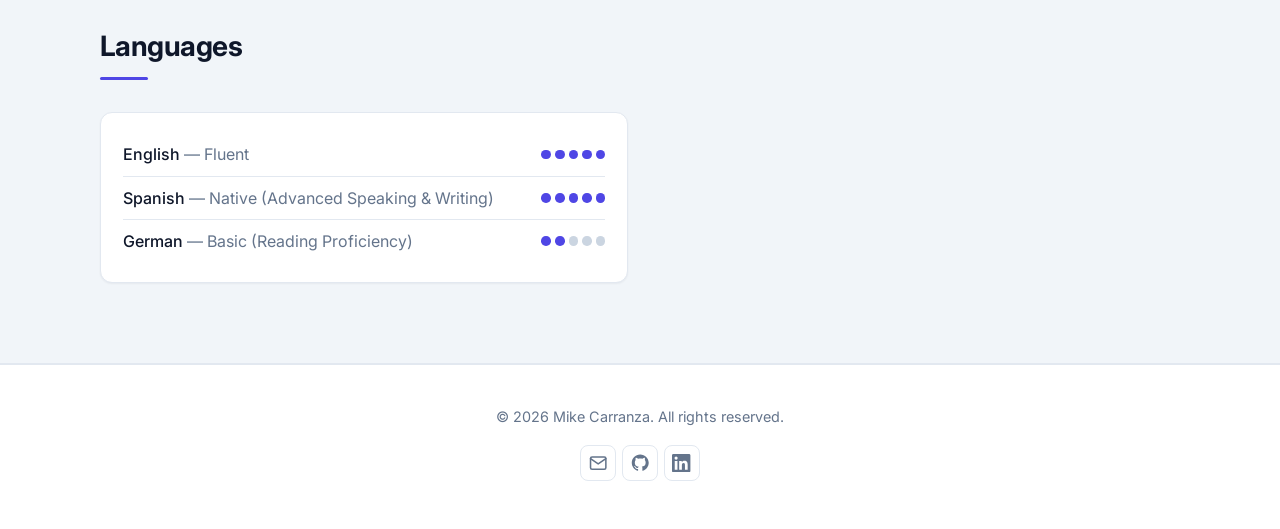
==== commit 78ba0e14: "refactor(experience): split timeline into Professional Experience and Applied Engineering Mirror the" ====
--- a/experience.html
+++ b/experience.html
@@ -133,7 +133,7 @@
 
       <section>
         <div class="container">
-          <h2 class="section-title">Applied Engineering &amp; Professional Experience</h2>
+          <h2 class="section-title">Professional Experience</h2>
 
           <ol class="timeline">
             <li class="timeline-item">
@@ -153,24 +153,6 @@
                 over/under prices from dynamically rendered pages, with
                 DOM-interaction fallbacks for expandable markets, exporting
                 structured CSVs for +EV analysis.
-              </p>
-            </li>
-
-            <li class="timeline-item">
-              <div class="timeline-head">
-                <div>
-                  <p class="timeline-role">Undergraduate Teaching Assistant</p>
-                  <p class="timeline-org">
-                    Purdue University · ECE 36800 – Data Structures
-                  </p>
-                </div>
-                <span class="timeline-dates">Sep 2025 – Dec 2025</span>
-              </div>
-              <p class="desc">
-                Taught algorithm analysis and core data structures (balanced
-                trees, heaps, graph traversal, shortest paths, hashing) to
-                undergraduates, debugging student C assignment implementations
-                in office hours.
               </p>
             </li>
 
@@ -222,26 +204,6 @@
             <li class="timeline-item">
               <div class="timeline-head">
                 <div>
-                  <p class="timeline-role">Undergraduate Teaching Assistant</p>
-                  <p class="timeline-org">
-                    Purdue University · ECE 26400 – Advanced C Programming
-                  </p>
-                </div>
-                <span class="timeline-dates">Jun 2024 – Aug 2024</span>
-              </div>
-              <p class="desc">
-                Assisted in advanced C programming topics including memory
-                management, debugging with valgrind and GDB, test-driven
-                development (TDD), and complex data structures (linked lists,
-                BSTs). Supported students with hands-on coding and homework
-                assignments involving unit testing, dynamic memory allocation,
-                and Makefile basics.
-              </p>
-            </li>
-
-            <li class="timeline-item">
-              <div class="timeline-head">
-                <div>
                   <p class="timeline-role">EE Validation Engineering Intern</p>
                   <p class="timeline-org">
                     Stellantis (Fiat Chrysler Automotive)
@@ -312,6 +274,32 @@
                 community across STEM fields, with the objective of removing
                 the stigma around STEM across more than 30 participating
                 countries.
+              </p>
+            </li>
+          </ol>
+        </div>
+      </section>
+
+      <section>
+        <div class="container">
+          <h2 class="section-title">Applied Engineering</h2>
+
+          <ol class="timeline">
+            <li class="timeline-item">
+              <div class="timeline-head">
+                <div>
+                  <p class="timeline-role">Undergraduate Teaching Assistant</p>
+                  <p class="timeline-org">
+                    Purdue University · ECE 36800 – Data Structures
+                  </p>
+                </div>
+                <span class="timeline-dates">Sep 2025 – Dec 2025</span>
+              </div>
+              <p class="desc">
+                Taught algorithm analysis and core data structures (balanced
+                trees, heaps, graph traversal, shortest paths, hashing) to
+                undergraduates, debugging student C assignment implementations
+                in office hours.
               </p>
             </li>
 
@@ -347,6 +335,52 @@
               <div class="timeline-head">
                 <div>
                   <p class="timeline-role">
+                    AI — Deep Learning for High-Frequency Crypto Forecasting
+                  </p>
+                  <p class="timeline-org">Purdue University · ECE 5700</p>
+                </div>
+                <span class="timeline-dates">Aug 2025 – Dec 2025</span>
+              </div>
+              <p class="desc">
+                Reproduced ICLR 2025 results on spectral bias in state space
+                models: implemented a diagonal S4D layer from the paper&rsquo;s
+                equations, with FFT-domain convolution and a Sobolev frequency
+                filter, in PyTorch. Extended the paper by making the
+                frequency-tuning parameters learnable and adding a residual
+                forecasting head predicting price changes rather than levels,
+                resolving scale non-stationarity in BTC-USD daily data. Ran
+                multi-seed ablations across the tuning grid, identifying a
+                stability boundary: amplifying high frequencies (&beta; &gt; 0)
+                diverged (MSE &gt; 28) in low-SNR financial data, while
+                dampening (&beta; = &minus;1) converged, confirming spectral
+                filters must regularize, not enhance, for financial series.
+              </p>
+            </li>
+
+            <li class="timeline-item">
+              <div class="timeline-head">
+                <div>
+                  <p class="timeline-role">
+                    Digital Signal Processing with Applications
+                  </p>
+                  <p class="timeline-org">Purdue University · ECE 43800</p>
+                </div>
+                <span class="timeline-dates">Aug 2025 – Dec 2025</span>
+              </div>
+              <p class="desc">
+                Engineered Python-based pipelines using NumPy, SciPy, and
+                OpenCV for tasks like image restoration, frequency-domain
+                denoising, and adaptive spatial filtering. Implemented Fast
+                Fourier Transform algorithms, along with Discrete Cosine and
+                Wavelet Transform frameworks for image compression, evaluating
+                performance through metrics like RMSE and PSNR.
+              </p>
+            </li>
+
+            <li class="timeline-item">
+              <div class="timeline-head">
+                <div>
+                  <p class="timeline-role">
                     ASIC Design Laboratory — USB 2.0 to AHB-Lite Subordinate
                     Interface
                   </p>
@@ -373,46 +407,20 @@
             <li class="timeline-item">
               <div class="timeline-head">
                 <div>
-                  <p class="timeline-role">
-                    AI — Deep Learning for High-Frequency Crypto Forecasting
-                  </p>
-                  <p class="timeline-org">Purdue University · ECE 5700</p>
-                </div>
-                <span class="timeline-dates">Aug 2025 – Dec 2025</span>
-              </div>
-              <p class="desc">
-                Reproduced ICLR 2025 results on spectral bias in state space
-                models: implemented a diagonal S4D layer from the paper&rsquo;s
-                equations, with FFT-domain convolution and a Sobolev frequency
-                filter, in PyTorch. Extended the paper by making the
-                frequency-tuning parameters learnable and adding a residual
-                forecasting head predicting price changes rather than levels,
-                resolving scale non-stationarity in BTC-USD daily data. Ran
-                multi-seed ablations across the tuning grid, identifying a
-                stability boundary: amplifying high frequencies (&beta; &gt; 0)
-                diverged (MSE &gt; 28) in low-SNR financial data, while
-                dampening (&beta; = &minus;1) converged, confirming spectral
-                filters must regularize, not enhance, for financial series.
-              </p>
-            </li>
-
-            <li class="timeline-item">
-              <div class="timeline-head">
-                <div>
-                  <p class="timeline-role">
-                    Digital Signal Processing with Applications
-                  </p>
-                  <p class="timeline-org">Purdue University · ECE 43800</p>
-                </div>
-                <span class="timeline-dates">Aug 2025 – Dec 2025</span>
-              </div>
-              <p class="desc">
-                Engineered Python-based pipelines using NumPy, SciPy, and
-                OpenCV for tasks like image restoration, frequency-domain
-                denoising, and adaptive spatial filtering. Implemented Fast
-                Fourier Transform algorithms, along with Discrete Cosine and
-                Wavelet Transform frameworks for image compression, evaluating
-                performance through metrics like RMSE and PSNR.
+                  <p class="timeline-role">Undergraduate Teaching Assistant</p>
+                  <p class="timeline-org">
+                    Purdue University · ECE 26400 – Advanced C Programming
+                  </p>
+                </div>
+                <span class="timeline-dates">Jun 2024 – Aug 2024</span>
+              </div>
+              <p class="desc">
+                Assisted in advanced C programming topics including memory
+                management, debugging with valgrind and GDB, test-driven
+                development (TDD), and complex data structures (linked lists,
+                BSTs). Supported students with hands-on coding and homework
+                assignments involving unit testing, dynamic memory allocation,
+                and Makefile basics.
               </p>
             </li>
           </ol>
